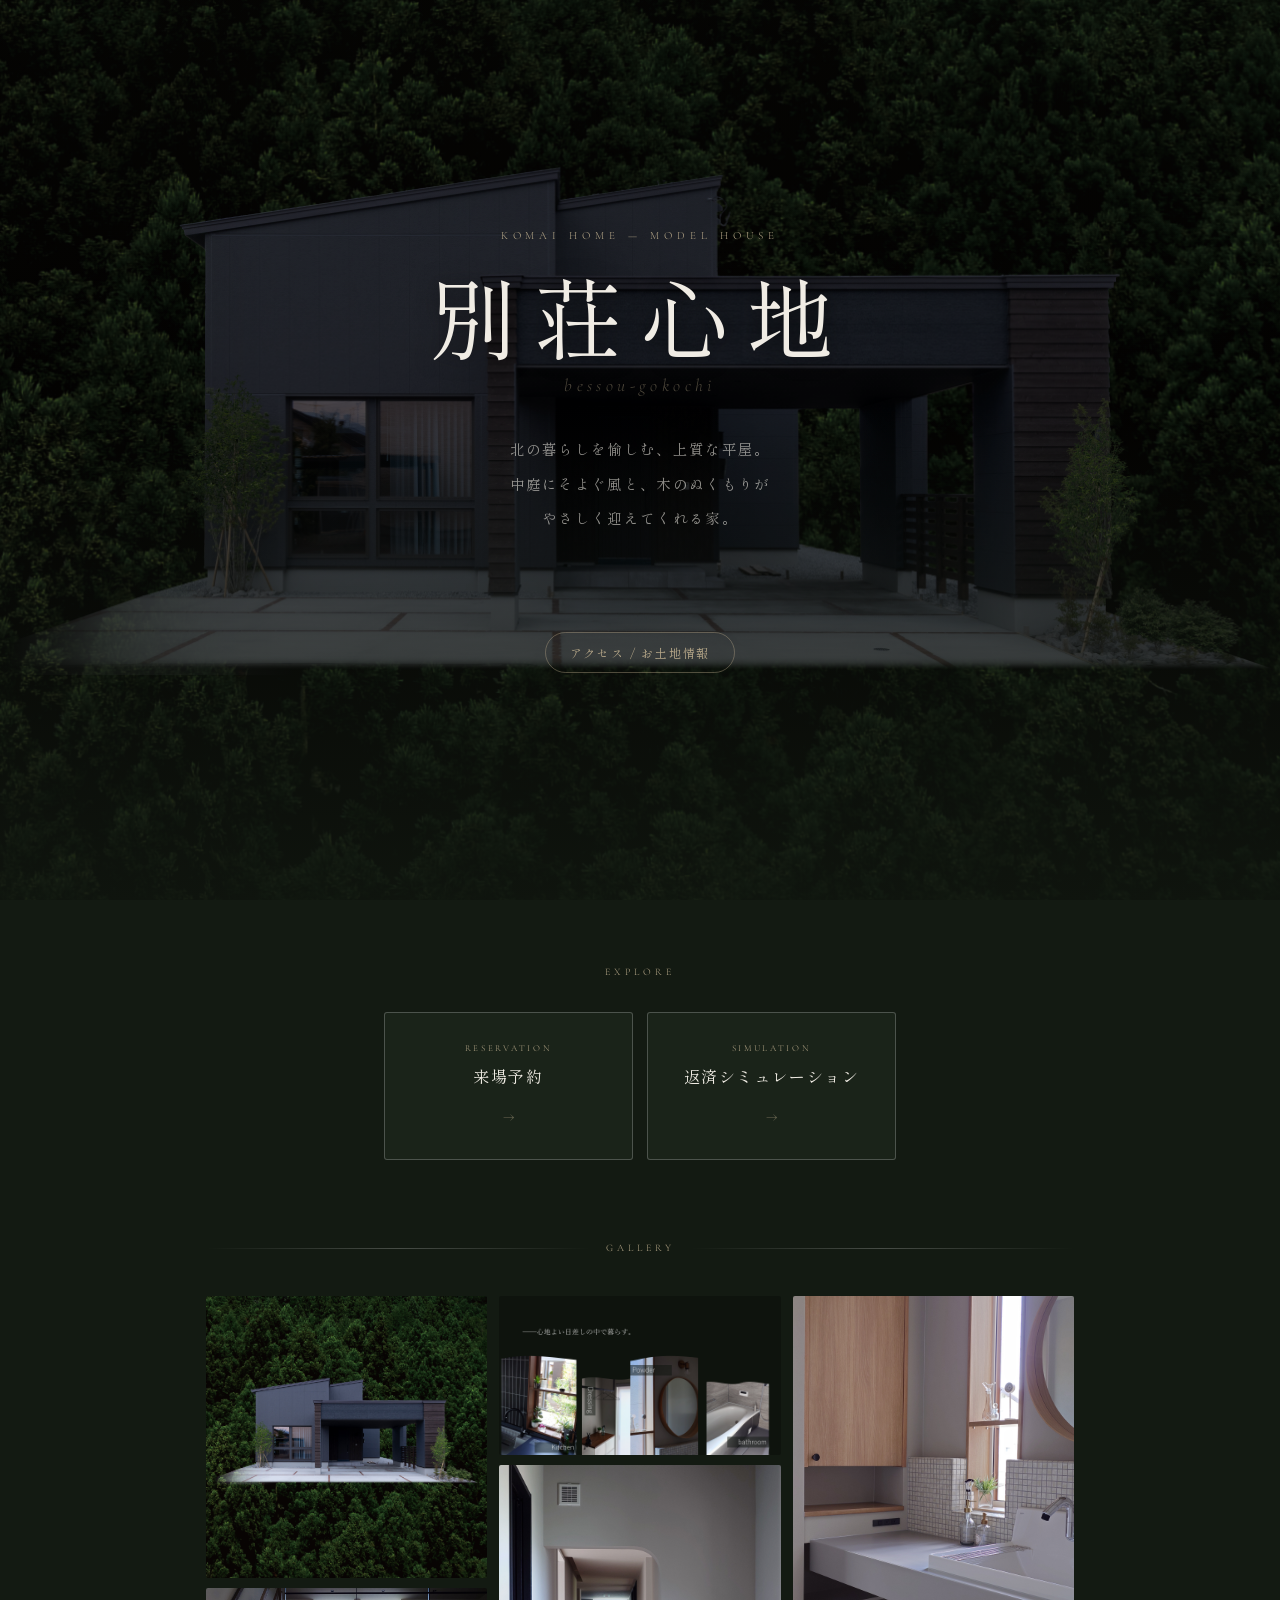
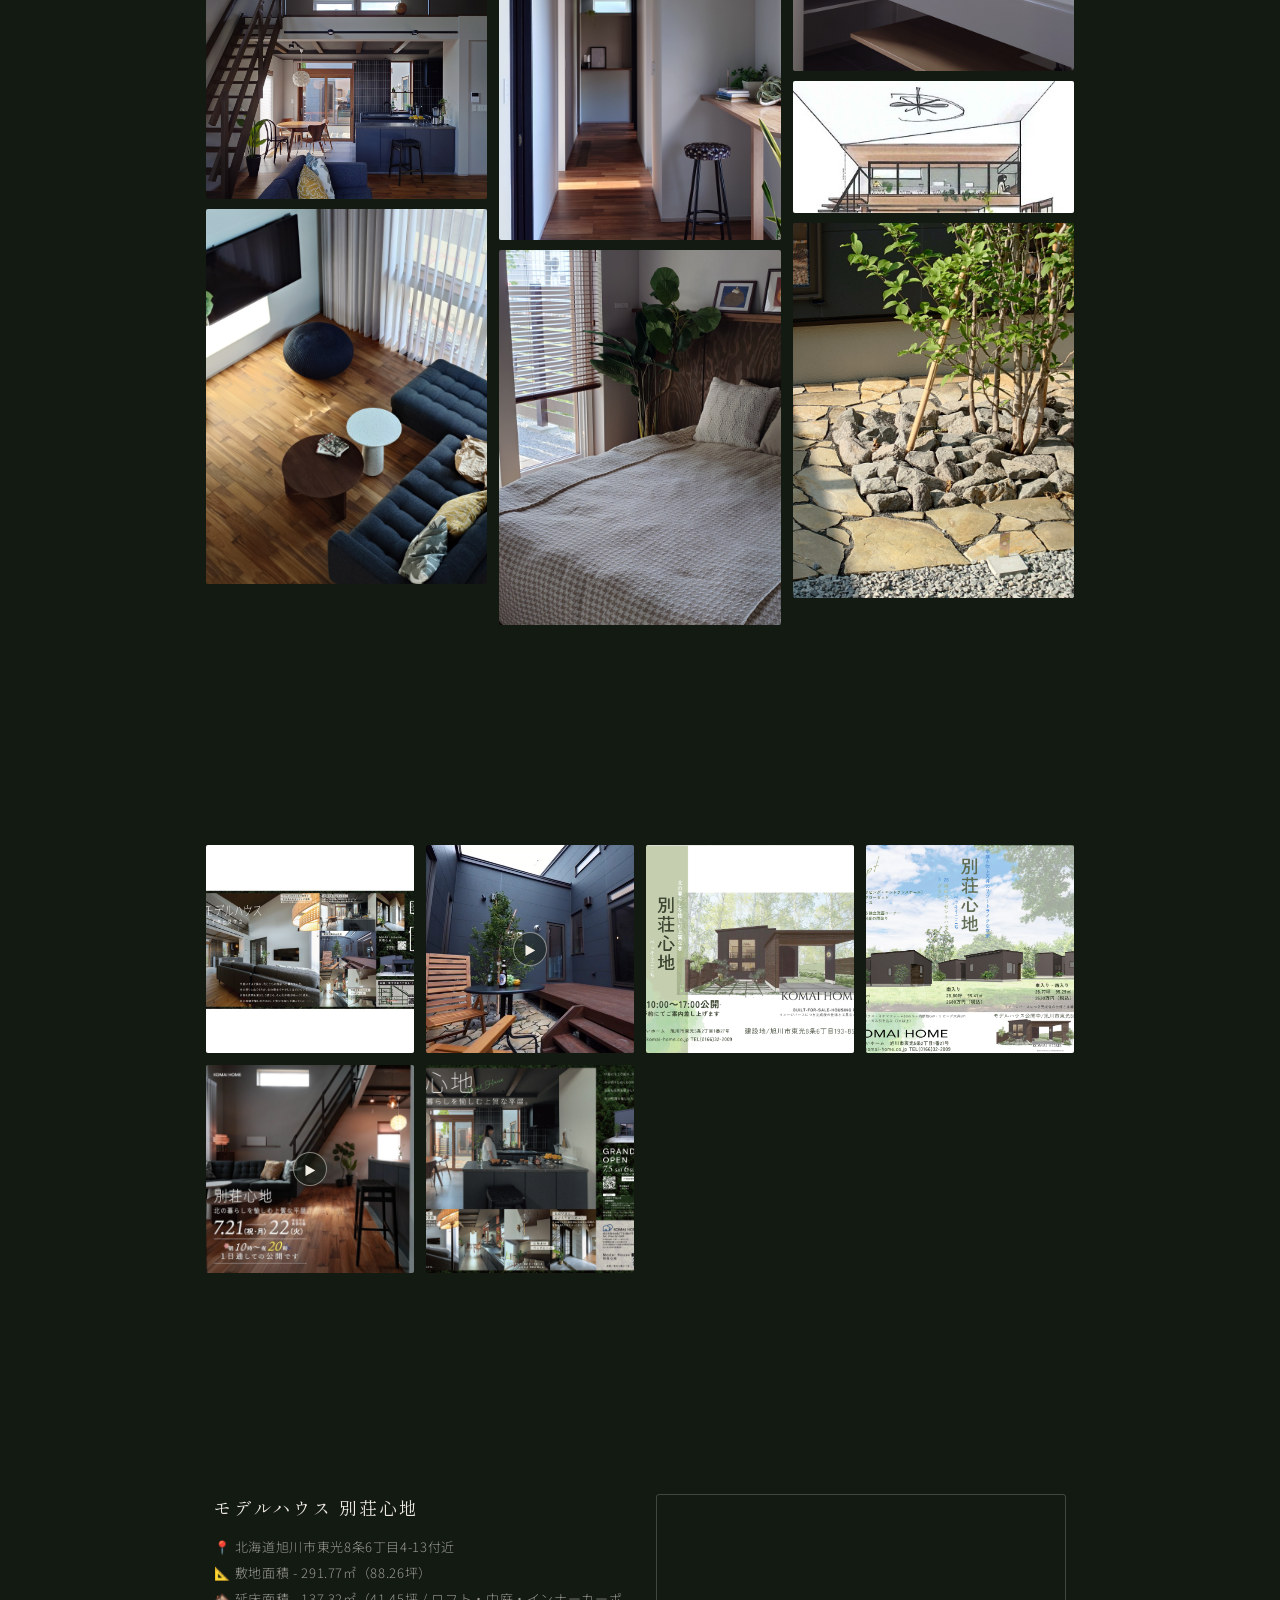
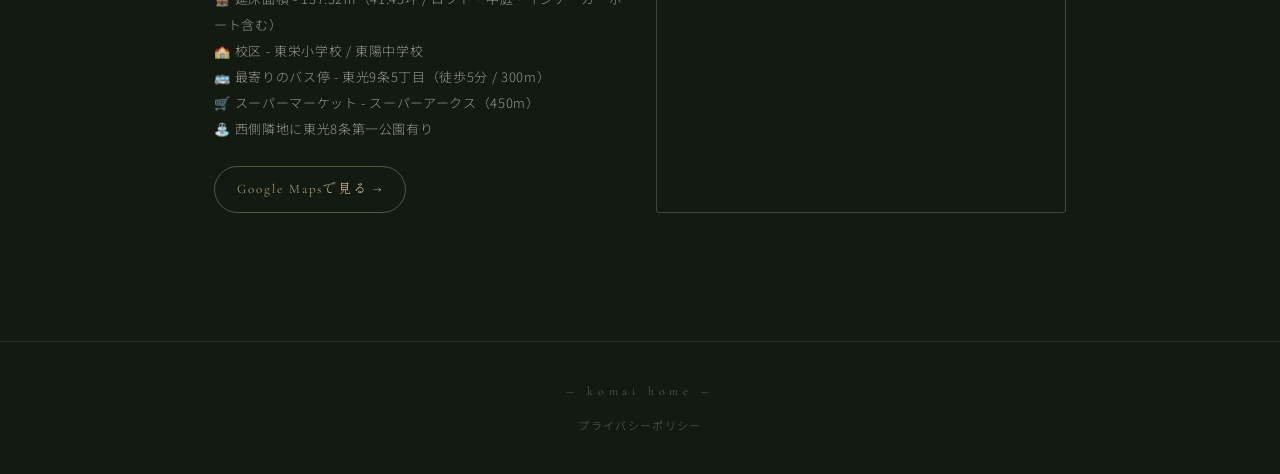
==== index.html @ 25bb6404 "Add files via upload" ====
<!DOCTYPE html>
<html lang="ja">
<head>
<meta charset="UTF-8">
<meta name="viewport" content="width=device-width, initial-scale=1.0">
<title>別荘心地 | KOMAI HOME</title>
<link rel="stylesheet" href="style.css">
</head>
<body>

<!-- HERO -->
<section class="hero">
  <div class="hero-bg" style="background-image:url('images/common/hero-bg.png')"></div>
  <div class="hero-overlay"></div>
  <div class="hero-content">
    <span class="hero-eyebrow">KOMAI HOME — Model House</span>
    <h1 class="hero-title">別荘心地</h1>
    <span class="hero-title-en">bessou-gokochi</span>
    <p class="hero-sub">
      北の暮らしを愉しむ、上質な平屋。<br>
      中庭にそよぐ風と、木のぬくもりが<br>
      やさしく迎えてくれる家。
    </p>
    <a class="hero-access-link" href="#access">アクセス / お土地情報</a>
  </div>
</section>

<!-- LINKS -->
<div class="links-section reveal">
  <span class="links-eyebrow">Explore</span>
  <div class="links-grid">
    <a class="link-card" href="reservation.html">
      <span class="link-card-en">Reservation</span>
      <span class="link-card-ja">来場予約</span>
      <span class="link-card-arrow">→</span>
    </a>
    <a class="link-card" href="simulator.html">
      <span class="link-card-en">Simulation</span>
      <span class="link-card-ja">返済シミュレーション</span>
      <span class="link-card-arrow">→</span>
    </a>
  </div>
</div>

<!-- GALLERY -->
<div class="gallery-section">
  <div class="section-header reveal">
    <div class="section-rule">
      <span class="section-rule-label">Gallery</span>
    </div>
  </div>

  <div class="gallery-grid" id="gallery-grid">
    <!-- 写真のalt属性をラベルとして使用。差し替え時はsrcを変更してください -->
    <div class="gallery-item" onclick="openLightbox(this)">
      <img src="images/assets/gaikan.png" alt="外観">
      <div class="gallery-item-overlay"><span class="gallery-item-label">外観</span></div>
    </div>
    
    <div class="gallery-item" onclick="openLightbox(this)">
      <img src="images/assets/dinning-kitchen.png" alt="ダイニングキッチン">
      <div class="gallery-item-overlay"><span class="gallery-item-label">中庭が見えるキッチン</span></div>
    </div>
    
    <div class="gallery-item" onclick="openLightbox(this)">
      <img src="images/assets/living.png" alt="リビング">
      <div class="gallery-item-overlay"><span class="gallery-item-label">天井高のあるリビング</span></div>
    </div>
    
    <div class="gallery-item" onclick="openLightbox(this)">
      <img src="images/assets/slide.png" alt="水廻り">
      <div class="gallery-item-overlay"><span class="gallery-item-label">暮らしやすさを支える動線</span></div>
    </div>
    
    <div class="gallery-item" onclick="openLightbox(this)">
      <img src="images/assets/entrance.png" alt="玄関ホール～廊下">
      <div class="gallery-item-overlay"><span class="gallery-item-label">ただいまと、おかえりが心地よい</span></div>
    </div>
    
    <div class="gallery-item" onclick="openLightbox(this)">
      <img src="images/assets/bedroom.png" alt="ベッドルーム">
      <div class="gallery-item-overlay"><span class="gallery-item-label">心地よいベッドルーム</span></div>
    </div>
    
    <div class="gallery-item" onclick="openLightbox(this)">
      <img src="images/assets/senmen.png" alt="洗面">
      <div class="gallery-item-overlay"><span class="gallery-item-label">やさしく朝を迎えるための洗面室</span></div>
    </div>
    
    <div class="gallery-item" onclick="openLightbox(this)">
      <img src="images/assets/loft.png" alt="ロフト">
      <div class="gallery-item-overlay"><span class="gallery-item-label">ロフトのおこもり空間</span></div>
    </div>

    <div class="gallery-item" onclick="openLightbox(this)">
      <img src="images/assets/nakaniwa.png" alt="中庭">
      <div class="gallery-item-overlay"><span class="gallery-item-label">中庭</span></div>
    </div>

  </div>
</div>

<!-- ARCHIVE（過去の広告） -->
<div class="archive-section">
  <div class="section-header reveal">
    <div class="section-rule">
      <span class="section-rule-label">Archive</span>
    </div>
    <h2 class="section-title">広告アーカイブ</h2>
  </div>

  <div class="archive-grid" id="archive-grid">
    <!--
      画像の場合：
        data-type="image" data-src="実寸で見せたい画像パス"
      動画の場合：
        data-type="video" data-src="動画ファイルのパス（.mp4等）"
        <div class="archive-play-icon">▶</div>
      ラベルは gallery-item-label と同様に自由に変更可
    -->
    <div class="archive-item" data-type="image" data-src="images/archive/night_and_day2.png" onclick="openArchive(this)">
      <img src="images/archive/night_and_day2.png" alt="">
      <div class="archive-item-overlay"><span class="archive-item-label">別荘心地規格プラン</span></div>
    </div>

    <div class="archive-item" data-type="video" data-src="images/archive/concept_movie.mp4"  onclick="openArchive(this)">
      <img src="images/archive/thumbnail/concept_movie_thumb.png" alt="">
      <div class="archive-play-icon">▶</div>
      <div class="archive-item-overlay"><span class="archive-item-label">別荘心地 ~Concept~</span></div>
    </div>
    <div class="archive-item" data-type="image" data-src="images/archive/koukoku.png" onclick="openArchive(this)">
      <img src="images/archive/koukoku.png" alt="">
      <div class="archive-item-overlay"><span class="archive-item-label">別荘心地規格プラン</span></div>
    </div>
    <div class="archive-item" data-type="image" data-src="images/archive/kikaku_plan.png" onclick="openArchive(this)">
      <img src="images/archive/kikaku_plan.png" alt="">
      <div class="archive-item-overlay"><span class="archive-item-label">別荘心地規格プラン</span></div>
    </div>
    <div class="archive-item" data-type="video" data-src="images/archive/night_and_day.mp4" onclick="openArchive(this)">
      <img src="images/archive/thumbnail/night_and_day_thumbnail.png" alt="">
      <div class="archive-play-icon">▶</div>
      <div class="archive-item-overlay"><span class="archive-item-label">2025.07.Night and Day</span></div>
    </div>
    <div class="archive-item" data-type="image" data-src="images/archive/grand_open.png" onclick="openArchive(this)">
      <img src="images/archive/grand_open.png" alt="">
      <div class="archive-item-overlay"><span class="archive-item-label">2025.07.Grand Open</span></div>
    </div>
  </div>
</div>

<!-- ACCESS -->
<div class="access-section" id="access">
  <div class="section-header reveal">
    <div class="section-rule">
      <span class="section-rule-label">Access</span>
    </div>
    <h2 class="section-title">アクセス</h2>
  </div>

  <div class="access-grid">
    <div class="access-info">
      <p class="access-name">モデルハウス 別荘心地</p>
      <p class="access-address">
        <span class="pin">📍</span>北海道旭川市東光8条6丁目4-13付近<br>
        <span class="pin">📐</span>敷地面積 - 291.77㎡（88.26坪）<br>
        <span class="pin">🏚️</span>延床面積 - 137.32㎡（41.45坪 / ロフト・中庭・インナーカーポート含む）<br>
        <span class="pin">🏫</span>校区 - 東栄小学校 / 東陽中学校<br>
        <span class="pin">🚌</span>最寄りのバス停 - 東光9条5丁目（徒歩5分 / 300m）<br>
        <span class="pin">🛒</span>スーパーマーケット - スーパーアークス（450m）<br>
        <span class="pin">⛲️</span>西側隣地に東光8条第一公園有り
      </p>
      <a class="access-link" href="https://maps.app.goo.gl/RcNQ3mNJ57sRcptt8" target="_blank" rel="noopener">
        Google Mapsで見る →
      </a>
    </div>
    <div class="access-map">
      <iframe
        src="https://www.google.com/maps?q=北海道旭川市東光8条6丁目4-13&output=embed"
        loading="lazy"
        referrerpolicy="no-referrer-when-downgrade"
        allowfullscreen>
      </iframe>
    </div>
  </div>
</div>

<!-- FOOTER -->
<footer>
  <p class="footer-brand">― komai home ―</p>
  <div class="footer-links">
    <a href="#" onclick="openPrivacy();return false;">プライバシーポリシー</a>
  </div>
</footer>

<!-- ライトボックス -->
<div class="lightbox" id="lightbox" onclick="closeLightbox()">
  <button class="lightbox-close" onclick="closeLightbox()">×</button>
  <img id="lightbox-img" src="" alt="">
</div>

<!-- アーカイブ用モーダル（画像・動画） -->
<div class="archive-modal" id="archive-modal" onclick="if(event.target===this)closeArchive()">
  <button class="archive-modal-close" onclick="closeArchive()">×</button>
  <img id="archive-modal-img" src="" alt="">
  <video id="archive-modal-video" controls playsinline></video>
</div>

<!-- TOPへ戻るボタン -->
<button class="back-to-top" id="back-to-top" onclick="scrollToTop()" aria-label="トップへ戻る">↑</button>

<!-- プライバシーモーダル -->
<div class="modal-overlay" id="privacy-modal">
  <div class="modal-box">
    <h3 class="modal-title">プライバシーポリシー</h3>
    <div class="modal-body">
      <p>こまいホーム（以下「当社」）は、お客様の個人情報の保護を重要な責務と認識し、以下の方針に基づいて適切に取り扱います。</p><br>
      <p>株式会社こまいホーム（以下「弊社」）は、お客様の個人情報の保護を重要な責務と認識し、以下の方針に基づき適切な管理・保護に努めます。</p>
      <p><strong>個人情報の利用目的</strong><br>当社はお客様の個人情報を、以下に掲げる事業の遂行に必要な範囲において、契約や取引の履行、および当社が提供する商品、情報、サービス、アフターサービスの提供とこれらに関連する各種手続（融資、許認可取得、登記簿）の支援、取次、ならびに営業活動、及びマーケティング活動等に利用いたします。提携先、業務委託先等の第三者に業務を遂行する為に必要な範囲内での提供することがあります。収集目的の範囲あるいは法令・規範に基づく要請の範囲を越えた利用、提供、預託は行いません。</p><br>
      <p><strong>個人情報の正確性と安全の確保</strong><br>当社は、個人情報を利用目的の達成に必要な範囲で正確かつ最新の内容に保ち、安全管理のために必要かつ適切な措置を講じるように配慮して厳重に管理いたします。また、個人情報の取り扱いを外部に委託する場合は、守秘義務契約を締結するとともに、適切な管理、監督をいたします。</p><br>
      <p><strong>お客様情報の利用範囲</strong><br>当社では、各社の役割と目的達成の為に必要な範囲に限りお客様情報の共同利用を行います。共同利用する情報の項目は次の通りです。氏名、性別、生年月日、住所、電話番号、ＦＡＸ番号、電子メールアドレス等お客様個人に関する情報、ご世帯に関する情報、ご契約に関する情報、設計図面及び建築物に関する情報。</p><br>
      <p><strong>個人情報の開示・訂正・利用停止の申出について</strong><br>当社は、個人情報に関しご本人様からの開示、訂正、利用停止等を求められたときには、法令に基づきその求めに応じます。なお開示をする際には、所定の手数料を申し受けます。個人情報に関し、開示、訂正、利用停止等のご要望については、下記のお問合せ窓口にご連絡下さい。請求者がご本人であることを確認の上必要な手続きについてご連絡致します。なお個人情報に関するその他お問合せについても下記窓口をご利用ください。</p><br>
      <p><strong>法令・規範の導守</strong><br>当社は個人情報に関する法令・規範を導守いたします。</p><br>
      <p><strong>コンプライアンス・プログラムの継続的改善の実施</strong><br>当社は、個人情報を適切に保護する為、個人情報コンプライアンス・プログラム（本方針・｢個人情報保護規定｣及びその他の規定、規則を含む）を策定し、これを当社従業員その他の関係者に周知・徹底させて実施し、適宣見直し、継続的に改善します。</p><br>
      <p>komai home ┃ 0166-32-2009</p>
    </div>
    <button class="modal-close" onclick="closePrivacy()">閉じる</button>
  </div>
</div>

<script>
// ライトボックス（写真差し替え後はimgタグのsrcを参照）
function openLightbox(el){
  const img = el.querySelector('img');
  if(!img) return; // ダミー時はスキップ
  document.getElementById('lightbox-img').src = img.src;
  document.getElementById('lightbox').classList.add('open');
}
function closeLightbox(){
  document.getElementById('lightbox').classList.remove('open');
}

// アーカイブモーダル（画像・動画）
function openArchive(el){
  const type = el.dataset.type;
  const src  = el.dataset.src;
  const imgEl = document.getElementById('archive-modal-img');
  const vidEl = document.getElementById('archive-modal-video');

  if(type === 'video'){
    imgEl.classList.remove('show');
    imgEl.removeAttribute('src');
    vidEl.src = src;
    vidEl.classList.add('show');
    vidEl.play();
  } else {
    vidEl.pause();
    vidEl.removeAttribute('src');
    vidEl.classList.remove('show');
    imgEl.src = src;
    imgEl.classList.add('show');
  }
  document.getElementById('archive-modal').classList.add('open');
}
function closeArchive(){
  document.getElementById('archive-modal').classList.remove('open');
  const vidEl = document.getElementById('archive-modal-video');
  vidEl.pause();
}

// プライバシー
function openPrivacy(){document.getElementById('privacy-modal').classList.add('open')}
function closePrivacy(){document.getElementById('privacy-modal').classList.remove('open')}
document.getElementById('privacy-modal').addEventListener('click',function(e){
  if(e.target===this)closePrivacy();
});

// スクロールリビール
const observer = new IntersectionObserver(entries=>{
  entries.forEach(e=>{if(e.isIntersecting)e.target.classList.add('visible')});
},{threshold:0.1});
document.querySelectorAll('.reveal').forEach(el=>observer.observe(el));

// TOPへ戻るボタン
const backToTopBtn = document.getElementById('back-to-top');
window.addEventListener('scroll', () => {
  if (window.scrollY > window.innerHeight * 0.6) {
    backToTopBtn.classList.add('show');
  } else {
    backToTopBtn.classList.remove('show');
  }
});
function scrollToTop(){
  window.scrollTo({ top: 0, behavior: 'smooth' });
}
</script>
</body>
</html>
---- style.css ----
/* ================================================
   bessou-gokochi.css
   別荘心地サイト 統合スタイルシート
   ================================================
   構成：
     1. 共通スタイル（変数・リセット・hero・footer・
        フォーム部品・ボタン・モーダル 等）
     2. ページ固有スタイル：ポータル   (bessou-gokochi.html)
     3. ページ固有スタイル：シミュレーター (simulator.html)
     4. ページ固有スタイル：来場予約   (reservation.html)
   ================================================ */

/* ================================================
   1. 共通スタイル
   ================================================ */
@import url('https://fonts.googleapis.com/css2?family=Cormorant+Garamond:ital,wght@0,300;0,400;1,300&family=Shippori+Mincho:wght@400;500&family=Noto+Sans+JP:wght@300;400&display=swap');
/* ── CSS変数（全ページ共通） ── */
:root {
  --bg: #131a12;
  --surface: #1a2319;
  --surface2: #212c20;
  --border: rgba(255,255,255,0.08);
  --border-hover: rgba(255,255,255,0.22);
  --accent: #b8a98a;
  --accent-light: rgba(184,169,138,0.12);
  --accent-dim: rgba(184,169,138,0.4);
  --text: #f0ece4;
  --text-muted: rgba(240,236,228,0.60);
  --text-dim: rgba(240,236,228,0.35);
  --green-dark: #1a2218;
  --radius: 3px;
}

/* ── リセット ── */
*,
*::before,
*::after {
  box-sizing: border-box;
  margin: 0;
  padding: 0;
}

html {
  scroll-behavior: smooth;
}

body {
  background: var(--bg);
  color: var(--text);
  font-family: 'Noto Sans JP', sans-serif;
  font-weight: 300;
  line-height: 1.6;
  min-height: 100vh;
  overflow-x: hidden;
}

/* ── アニメーション ── */
@keyframes fadeUp {
  from {
    opacity: 0;
    transform: translateY(20px);
  }

  to {
    opacity: 1;
    transform: translateY(0);
  }
}

@keyframes bgPan {
  from {
    transform: scale(1.05) translateX(0);
  }

  to {
    transform: scale(1.05) translateX(-2%);
  }
}

@keyframes pulse {
  0%,
  100% {
    box-shadow: 0 0 0 0 rgba(184,169,138,0.2);
  }

  50% {
    box-shadow: 0 0 0 14px rgba(184,169,138,0);
  }
}

/* ── スクロールリビール ── */
.reveal {
  opacity: 0;
  transform: translateY(16px);
  transition: opacity 0.7s ease, transform 0.7s ease;
}

.reveal.visible {
  opacity: 1;
  transform: translateY(0);
}

/* ── HERO ── */
.hero {
  position: relative;
  height: 100svh;
  min-height: 620px;
  display: flex;
  flex-direction: column;
  align-items: center;
  justify-content: center;
  overflow: hidden;
}

.hero-bg {
  position: absolute;
  inset: 0;
  filter: brightness(0.38) saturate(0.85);
  transform: scale(1.05);
  animation: bgPan 22s ease-in-out infinite alternate;
  background-size: cover;
  background-position: center;
  background-repeat: no-repeat;
}

.hero-overlay {
  position: absolute;
  inset: 0;
  background: linear-gradient( to bottom, rgba(19,26,18,0.1) 0%, rgba(19,26,18,0) 45%, rgba(19,26,18,0.75) 100% );
}

.hero-content {
  position: relative;
  z-index: 1;
  text-align: center;
  padding: 0 1.5rem;
  opacity: 0;
  animation: fadeUp 1.2s 0.2s ease forwards;
}

.hero-eyebrow {
  font-family: 'Cormorant Garamond', serif;
  font-size: 11px;
  letter-spacing: 0.45em;
  color: var(--accent);
  text-transform: uppercase;
  margin-bottom: 1.4rem;
  display: block;
}

.hero-title {
  font-family: 'Shippori Mincho', serif;
  font-size: clamp(3rem, 10vw, 5.5rem);
  font-weight: 400;
  letter-spacing: 0.2em;
  color: var(--text);
  line-height: 1.1;
  margin-bottom: 0.5rem;
  text-shadow: 0 0 20px rgba(0,0,0,0.5);
}

.hero-title-en {
  font-family: 'Cormorant Garamond', 'Shippori Mincho', serif;
  font-size: clamp(0.85rem, 2.5vw, 1.1rem);
  font-weight: 300;
  font-style: italic;
  letter-spacing: 0.25em;
  color: var(--accent-dim);
  margin-bottom: 2rem;
  display: block;
}

.hero-sub {
  font-family: 'Shippori Mincho', serif;
  font-size: clamp(0.75rem, 2vw, 0.9rem);
  letter-spacing: 0.16em;
  color: var(--text-muted);
  line-height: 2.4;
}

.hero-access-link {
  display: inline-flex;
  align-items: center;
  gap: 6px;
  margin-top: 6rem;
  padding: 10px 24px;
  border: 1px solid var(--accent-dim);
  border-radius: 50px;
  color: var(--accent);
  font-family: 'Shippori Mincho', serif;
  font-size: 12px;
  letter-spacing: 0.15em;
  text-decoration: none;
  transition: background 0.3s, color 0.3s, border-color 0.3s;
}

.hero-access-link:hover {
  background: var(--accent);
  border-color: var(--accent);
  color: var(--bg);
}

/* ── サイトヘッダー（ポータル以外） ── */
.site-header {
  padding: 1.5rem;
  display: flex;
  align-items: center;
  justify-content: space-between;
  border-bottom: 1px solid var(--border);
}

.back-link {
  font-family: 'Cormorant Garamond', 'Shippori Mincho', serif;
  font-size: 12px;
  letter-spacing: 0.2em;
  color: var(--text-muted);
  text-decoration: none;
  transition: color 0.2s;
}

.back-link:hover {
  color: var(--accent);
}

.header-brand {
  font-family: 'Cormorant Garamond', serif;
  font-size: 13px;
  letter-spacing: 0.35em;
  color: var(--text-dim);
}

/* ── セクション共通 ── */
.section-header {
  text-align: center;
  margin-bottom: 2.5rem;
}

.section-rule {
  display: flex;
  align-items: center;
  gap: 1rem;
  margin-bottom: 1.2rem;
}

.section-rule::before,
.section-rule::after {
  content: '';
  flex: 1;
  height: 1px;
  background: linear-gradient(to right, transparent, var(--border-hover), transparent);
}

.section-rule-label {
  font-family: 'Cormorant Garamond', serif;
  font-size: 10px;
  letter-spacing: 0.4em;
  color: var(--accent);
  text-transform: uppercase;
  white-space: nowrap;
}

.section-title {
  font-family: 'Shippori Mincho', serif;
  font-size: 1.3rem;
  font-weight: 400;
  letter-spacing: 0.15em;
  color: var(--text);
}

/* ── 入力フィールド共通 ── */
input[type=text],
input[type=email],
input[type=tel],
input[type=number],
input[type=date],
select,
textarea {
  width: 100%;
  background: var(--surface);
  border: 1px solid var(--border);
  border-radius: var(--radius);
  padding: 13px 16px;
  color: var(--text);
  font-family: 'Noto Sans JP', sans-serif;
  font-size: 14px;
  font-weight: 300;
  outline: none;
  transition: border-color 0.25s, background 0.25s, box-shadow 0.25s;
  -webkit-appearance: none;
  appearance: none;
}

input:focus,
select:focus,
textarea:focus {
  border-color: var(--accent-dim);
  background: var(--surface2);
  box-shadow: 0 0 0 3px var(--accent-light);
}

input::placeholder,
textarea::placeholder {
  color: var(--text-dim);
  font-size: 13px;
}

textarea {
  min-height: 90px;
  resize: vertical;
  line-height: 1.8;
}

select {
  background-image: url("data:image/svg+xml,%3Csvg xmlns='http://www.w3.org/2000/svg' width='10' height='6'%3E%3Cpath d='M0 0l5 6 5-6z' fill='%23b8a98a'/%3E%3C/svg%3E");
  background-repeat: no-repeat;
  background-position: right 14px center;
  padding-right: 36px;
  cursor: pointer;
}

select option {
  background: var(--bg);
  color: var(--text);
}

/* ── number入力の矢印（スピナー）を非表示 ── */
input[type=number]::-webkit-outer-spin-button,
input[type=number]::-webkit-inner-spin-button {
  -webkit-appearance: none;
  margin: 0;
}

input[type=number] {
  -moz-appearance: textfield;
}

/* ── 2カラム行 ── */
.row2 {
  display: grid;
  grid-template-columns: 1fr 1fr;
  gap: 10px;
}

/* ── フィールドラベル（フォーム共通） ── */
.field-label {
  display: flex;
  align-items: center;
  gap: 8px;
  font-size: 10px;
  letter-spacing: 0.18em;
  color: var(--text-muted);
  text-transform: uppercase;
  margin-bottom: 12px;
}

/* ── タグ ── */
.tag-req {
  font-size: 9px;
  padding: 2px 6px;
  border: 1px solid var(--accent-dim);
  color: var(--accent);
  letter-spacing: 0.1em;
  border-radius: 2px;
}

.tag-opt {
  font-size: 9px;
  padding: 2px 6px;
  border: 1px solid var(--border-hover);
  color: var(--text-dim);
  letter-spacing: 0.1em;
  border-radius: 2px;
}

.tag-or {
  font-size: 9px;
  padding: 2px 6px;
  border: 1px solid var(--border-hover);
  color: var(--text-dim);
  letter-spacing: 0.1em;
  border-radius: 2px;
}

/* ── ボタン：ゴースト（アクセント色） ── */
.btn-ghost {
  width: 100%;
  padding: 15px;
  background: transparent;
  border: 1px solid var(--accent-dim);
  color: var(--accent);
  font-family: 'Cormorant Garamond', 'Shippori Mincho', serif;
  font-size: 1rem;
  letter-spacing: 0.3em;
  cursor: pointer;
  border-radius: var(--radius);
  position: relative;
  overflow: hidden;
  transition: color 0.3s;
}

.btn-ghost::before {
  content: '';
  position: absolute;
  inset: 0;
  background: var(--accent);
  transform: translateX(-101%);
  transition: transform 0.3s ease;
  z-index: 0;
}

.btn-ghost:hover::before {
  transform: translateX(0);
}

.btn-ghost:hover {
  color: var(--bg);
}

.btn-ghost span {
  position: relative;
  z-index: 1;
}

/* ── ボタン：ソリッド ── */
.btn-solid {
  width: 100%;
  padding: 16px;
  background: var(--accent);
  border: 1px solid var(--accent);
  color: var(--bg);
  font-family: 'Cormorant Garamond', 'Shippori Mincho', serif;
  font-size: 1rem;
  letter-spacing: 0.3em;
  cursor: pointer;
  border-radius: var(--radius);
  transition: all 0.3s;
}

.btn-solid:hover {
  background: transparent;
  color: var(--accent);
}

.btn-solid:disabled {
  opacity: 0.4;
  cursor: not-allowed;
}

/* ── ボタン：ミュート（戻る等の副次アクション） ── */
.btn-muted {
  padding: 16px;
  background: transparent;
  border: 1px solid var(--border-hover);
  color: var(--text-muted);
  font-family: 'Noto Sans JP', sans-serif;
  font-size: 13px;
  font-weight: 300;
  cursor: pointer;
  border-radius: var(--radius);
  transition: all 0.2s;
}

.btn-muted:hover {
  border-color: var(--text-muted);
  color: var(--text);
}

/* ── エラー ── */
.err {
  font-size: 11px;
  color: #c47a7a;
  margin-top: 6px;
  display: none;
  letter-spacing: 0.05em;
}

.err.show {
  display: block;
}

/* ── 完了画面 ── */
.done-mark {
  width: 56px;
  height: 56px;
  border-radius: 50%;
  border: 1px solid var(--accent);
  display: flex;
  align-items: center;
  justify-content: center;
  margin: 0 auto 1.5rem;
  font-size: 22px;
  color: var(--accent);
  animation: pulse 2.5s ease infinite;
}

.done-title {
  font-family: 'Shippori Mincho', serif;
  font-size: 1.4rem;
  font-weight: 400;
  letter-spacing: 0.12em;
  margin-bottom: 1rem;
}

.done-text {
  font-size: 13px;
  color: var(--text-muted);
  line-height: 2.4;
  letter-spacing: 0.06em;
}

/* ── フッター ── */
footer {
  border-top: 1px solid var(--border);
  padding: 2.5rem 1.5rem;
  text-align: center;
  margin-top: 4rem;
}

.footer-brand {
  font-family: 'Cormorant Garamond', serif;
  font-size: 12px;
  letter-spacing: 0.4em;
  color: var(--text-dim);
  margin-bottom: 1rem;
}

.footer-links {
  display: flex;
  justify-content: center;
  gap: 2rem;
}

.footer-links a {
  font-size: 11px;
  letter-spacing: 0.12em;
  color: var(--text-dim);
  text-decoration: none;
  transition: color 0.2s;
}

.footer-links a:hover {
  color: var(--accent);
}

/* ── プライバシーモーダル ── */
.modal-overlay {
  position: fixed;
  inset: 0;
  background: rgba(13,18,12,0.88);
  z-index: 1000;
  display: none;
  align-items: center;
  justify-content: center;
  padding: 1.5rem;
}

.modal-overlay.open {
  display: flex;
}

.modal-box {
  background: var(--surface);
  border: 1px solid var(--border-hover);
  border-radius: 4px;
  padding: 2rem;
  max-width: 480px;
  width: 100%;
  max-height: 70vh;
  overflow-y: auto;
}

.modal-title {
  font-family: 'Shippori Mincho', serif;
  font-size: 1rem;
  letter-spacing: 0.15em;
  color: var(--text);
  margin-bottom: 1.5rem;
}

.modal-body {
  font-size: 12px;
  color: var(--text-muted);
  line-height: 2;
  letter-spacing: 0.05em;
}

.modal-close {
  margin-top: 1.5rem;
  width: 100%;
  padding: 12px;
  background: transparent;
  border: 1px solid var(--border-hover);
  color: var(--text-muted);
  font-size: 12px;
  letter-spacing: 0.2em;
  cursor: pointer;
  border-radius: 2px;
  transition: all 0.2s;
}

.modal-close:hover {
  border-color: var(--accent-dim);
  color: var(--accent);
}

/* ── レスポンシブ ── */
@media (max-width: 400px) {
  .row2 {
    grid-template-columns: 1fr;
  }
}

/* ================================================
   2. ページ固有スタイル：ポータル（bessou-gokochi.html）
   ================================================ */

/* ── EXPLORE リンク ── */
.links-section {
  padding: 4rem 1.5rem 2rem;
  max-width: 560px;
  margin: 0 auto;
  text-align: center;
}

.links-eyebrow {
  font-family: 'Cormorant Garamond', serif;
  font-size: 10px;
  letter-spacing: 0.4em;
  color: var(--accent);
  text-transform: uppercase;
  margin-bottom: 2rem;
  display: block;
}

.links-grid {
  display: grid;
  grid-template-columns: 1fr 1fr;
  gap: 14px;
}

.link-card {
  display: block;
  padding: 1.8rem 1rem;
  border: 1px solid var(--border-hover);
  border-radius: var(--radius);
  text-decoration: none;
  position: relative;
  overflow: hidden;
  transition: border-color 0.3s;
  background: var(--surface);
}

.link-card::before {
  content: '';
  position: absolute;
  inset: 0;
  background: var(--accent-light);
  opacity: 0;
  transition: opacity 0.3s;
}

.link-card:hover {
  border-color: var(--accent-dim);
}

.link-card:hover::before {
  opacity: 1;
}

.link-card-en {
  font-family: 'Cormorant Garamond', serif;
  font-size: 9px;
  letter-spacing: 0.3em;
  color: var(--accent);
  text-transform: uppercase;
  display: block;
  margin-bottom: 8px;
  position: relative;
  z-index: 1;
}

.link-card-ja {
  font-family: 'Shippori Mincho', serif;
  font-size: 1rem;
  font-weight: 400;
  letter-spacing: 0.1em;
  color: var(--text);
  display: block;
  position: relative;
  z-index: 1;
}

.link-card-arrow {
  display: block;
  font-family: 'Cormorant Garamond', serif;
  font-size: 18px;
  color: var(--accent-dim);
  margin-top: 12px;
  position: relative;
  z-index: 1;
  transition: transform 0.3s, color 0.3s;
}

.link-card:hover .link-card-arrow {
  transform: translateX(4px);
  color: var(--accent);
}

/* ── ギャラリー ── */
.gallery-section {
  padding: 3rem 1rem 4rem;
  max-width: 900px;
  margin: 0 auto;
}

/* Pinterest風グリッド */
.gallery-grid {
  columns: 2;
  column-gap: 10px;
}

@media (min-width: 600px) {
  .gallery-grid {
    columns: 3;
    column-gap: 12px;
  }
}

.gallery-item {
  break-inside: avoid;
  margin-bottom: 10px;
  overflow: hidden;
  border-radius: 2px;
  position: relative;
  cursor: pointer;
}

.gallery-item img {
  width: 100%;
  display: block;
  transition: transform 0.5s ease;
  background: var(--surface2);
}

.gallery-item:hover img {
  transform: scale(1.04);
}

.gallery-item-overlay {
  position: absolute;
  inset: 0;
  background: linear-gradient(to top, rgba(19,26,18,0.7) 0%, transparent 50%);
  opacity: 0;
  transition: opacity 0.3s;
  display: flex;
  align-items: flex-end;
  padding: 12px;
}

.gallery-item:hover .gallery-item-overlay {
  opacity: 1;
}

.gallery-item-label {
  font-family: 'Shippori Mincho', serif;
  font-size: 11px;
  letter-spacing: 0.1em;
  color: var(--text);
}

/* ダミー画像用プレースホルダー（写真差し替え後は削除可） */
.img-placeholder {
  width: 100%;
  background: var(--surface2);
  display: flex;
  align-items: center;
  justify-content: center;
  color: var(--text-dim);
  font-size: 11px;
  letter-spacing: 0.1em;
}

/* ── ライトボックス ── */
.lightbox {
  position: fixed;
  inset: 0;
  background: rgba(13,18,12,0.92);
  z-index: 1000;
  display: none;
  align-items: center;
  justify-content: center;
  padding: 1.5rem;
}

.lightbox.open {
  display: flex;
}

.lightbox img {
  max-width: 90vw;
  max-height: 85vh;
  object-fit: contain;
  border-radius: 2px;
}

.lightbox-close {
  position: absolute;
  top: 1.5rem;
  right: 1.5rem;
  color: var(--text-muted);
  font-size: 28px;
  cursor: pointer;
  background: none;
  border: none;
  transition: color 0.2s;
  line-height: 1;
}

.lightbox-close:hover {
  color: var(--accent);
}

/* ── アーカイブ（過去の広告）── */
.archive-section {
  padding: 3rem 1rem 4rem;
  max-width: 900px;
  margin: 0 auto;
}

.archive-grid {
  display: grid;
  grid-template-columns: repeat(3, 1fr);
  gap: 10px;
}

@media (min-width: 600px) {
  .archive-grid {
    grid-template-columns: repeat(4, 1fr);
    gap: 12px;
  }
}

.archive-item {
  position: relative;
  aspect-ratio: 1 / 1;
  overflow: hidden;
  border-radius: 2px;
  cursor: pointer;
  background: var(--surface2);
}

.archive-item img {
  width: 100%;
  height: 100%;
  display: block;
  object-fit: cover;
  transition: transform 0.5s ease;
}

.archive-item:hover img {
  transform: scale(1.06);
}

.archive-play-icon {
  position: absolute;
  top: 50%;
  left: 50%;
  transform: translate(-50%, -50%);
  width: 34px;
  height: 34px;
  border-radius: 50%;
  background: rgba(19,26,18,0.55);
  border: 1px solid rgba(240,236,228,0.5);
  display: flex;
  align-items: center;
  justify-content: center;
  color: var(--text);
  font-size: 12px;
  pointer-events: none;
  transition: border-color 0.3s, background 0.3s;
}

.archive-item:hover .archive-play-icon {
  border-color: var(--accent);
  background: rgba(19,26,18,0.75);
}

.archive-item-overlay {
  position: absolute;
  inset: 0;
  background: linear-gradient(to top, rgba(19,26,18,0.75) 0%, transparent 55%);
  opacity: 0;
  transition: opacity 0.3s;
  display: flex;
  align-items: flex-end;
  padding: 8px;
}

.archive-item:hover .archive-item-overlay {
  opacity: 1;
}

.archive-item-label {
  font-family: 'Shippori Mincho', serif;
  font-size: 10px;
  letter-spacing: 0.08em;
  color: var(--text);
  line-height: 1.4;
}

/* アーカイブ用モーダル（画像・動画どちらもそのままのサイズで展開） */
.archive-modal {
  position: fixed;
  inset: 0;
  background: rgba(13,18,12,0.92);
  z-index: 1000;
  display: none;
  align-items: center;
  justify-content: center;
  padding: 1.5rem;
}

.archive-modal.open {
  display: flex;
}

.archive-modal img,
.archive-modal video {
  max-width: 90vw;
  max-height: 85vh;
  object-fit: contain;
  border-radius: 2px;
  display: none;
}

.archive-modal img.show,
.archive-modal video.show {
  display: block;
}

.archive-modal-close {
  position: absolute;
  top: 1.5rem;
  right: 1.5rem;
  color: var(--text-muted);
  font-size: 28px;
  cursor: pointer;
  background: none;
  border: none;
  transition: color 0.2s;
  line-height: 1;
}

.archive-modal-close:hover {
  color: var(--accent);
}

/* ── アクセス情報 ── */
.access-section {
  padding: 3rem 1.5rem 4rem;
  max-width: 900px;
  margin: 0 auto;
}

.access-grid {
  display: grid;
  grid-template-columns: 1fr;
  gap: 1.5rem;
}

@media (min-width: 700px) {
  .access-grid {
    grid-template-columns: 1fr 1fr;
    gap: 2rem;
    align-items: stretch;
  }
}

.access-info {
  display: flex;
  flex-direction: column;
  justify-content: flex-start;
}

.access-name {
  font-family: 'Shippori Mincho', serif;
  font-size: 1.1rem;
  font-weight: 400;
  letter-spacing: 0.1em;
  color: var(--text);
  margin-bottom: 0.75rem;
}

.access-address {
  font-size: 13px;
  color: var(--text-muted);
  line-height: 2;
  letter-spacing: 0.05em;
  margin-bottom: 1.5rem;
}

.access-address .pin {
  color: var(--accent);
  margin-right: 4px;
}

.access-link {
  display: inline-flex;
  align-items: center;
  gap: 8px;
  align-self: flex-start;
  padding: 12px 22px;
  border: 1px solid var(--accent-dim);
  border-radius: 50px;
  color: var(--accent);
  font-family: 'Cormorant Garamond', 'Shippori Mincho', serif;
  font-size: 13px;
  letter-spacing: 0.15em;
  text-decoration: none;
  transition: background 0.3s, color 0.3s;
}

.access-link:hover {
  background: var(--accent);
  color: var(--bg);
}

.access-map {
  width: 100%;
  min-height: 260px;
  border-radius: var(--radius);
  overflow: hidden;
  border: 1px solid var(--border-hover);
  filter: grayscale(0.3) brightness(0.9);
}

.access-map iframe {
  width: 100%;
  height: 100%;
  min-height: 260px;
  border: 0;
  display: block;
}

/* ── TOPへ戻るボタン ── */
.back-to-top {
  position: fixed;
  right: 1.25rem;
  bottom: 1.25rem;
  width: 44px;
  height: 44px;
  border-radius: 50%;
  background: var(--surface);
  border: 1px solid var(--border-hover);
  color: var(--accent);
  font-size: 16px;
  line-height: 1;
  cursor: pointer;
  display: flex;
  align-items: center;
  justify-content: center;
  opacity: 0;
  visibility: hidden;
  transform: translateY(10px);
  transition: opacity 0.3s, transform 0.3s, visibility 0.3s, border-color 0.3s, background 0.3s;
  z-index: 500;
}

.back-to-top.show {
  opacity: 1;
  visibility: visible;
  transform: translateY(0);
}

.back-to-top:hover {
  border-color: var(--accent);
  background: var(--accent-light);
}

/* ================================================
   3. ページ固有スタイル：返済シミュレーション（simulator.html）
   ================================================
   金額・金利の仕込み値は各HTML側の :root で定義
   （--price, --rate。画面には表示されません） */

/* ── MAIN ── */
.main {
  max-width: 520px;
  margin: 0 auto;
  padding: 3rem 1.5rem 5rem;
}

.page-header {
  text-align: center;
  margin-bottom: 3rem;
  opacity: 0;
  animation: fadeUp 0.8s 0.1s ease forwards;
}

.page-eyebrow {
  font-family: 'Cormorant Garamond', serif;
  font-size: 10px;
  letter-spacing: 0.4em;
  color: var(--accent);
  text-transform: uppercase;
  display: block;
  margin-bottom: 1rem;
}

.page-title {
  font-family: 'Shippori Mincho', serif;
  font-size: 1.5rem;
  font-weight: 400;
  letter-spacing: 0.15em;
  color: var(--text);
  margin-bottom: 0.5rem;
}

.page-sub {
  font-size: 12px;
  color: var(--text-muted);
  letter-spacing: 0.06em;
  line-height: 1.8;
  margin-top: 1rem;
}

/* ── 物件情報バナー ── */
.property-banner {
  background: var(--surface);
  border: 1px solid var(--border-hover);
  border-radius: var(--radius);
  padding: 1.2rem 1.4rem;
  margin-bottom: 2.5rem;
  display: flex;
  align-items: center;
  justify-content: center;
  opacity: 0;
  animation: fadeUp 0.8s 0.2s ease forwards;
}

.property-name {
  font-family: 'Shippori Mincho', serif;
  font-size: 0.95rem;
  letter-spacing: 0.12em;
  color: var(--text);
  text-align: center;
}

.property-name span {
  display: block;
  font-family: 'Cormorant Garamond', serif;
  font-size: 10px;
  letter-spacing: 0.2em;
  color: var(--accent);
  margin-bottom: 3px;
}

.property-price {
  text-align: right;
}

.property-price .num {
  font-family: 'Cormorant Garamond', serif;
  font-size: 1.6rem;
  font-weight: 300;
  color: var(--accent);
  letter-spacing: 0.02em;
}

.property-price .unit {
  font-size: 11px;
  color: var(--text-dim);
  margin-left: 2px;
}

/* ── 入力エリア ── */
.input-section {
  opacity: 0;
  animation: fadeUp 0.8s 0.3s ease forwards;
}

.field {
  margin-bottom: 1.5rem;
}

.field-label .note {
  font-size: 10px;
  letter-spacing: 0.05em;
  color: var(--text-dim);
  margin-left: 8px;
  text-transform: none;
}

.input-row {
  display: flex;
  align-items: center;
  gap: 10px;
}

.input-row input {
  flex: 1;
}

.input-unit {
  font-size: 13px;
  color: var(--text-muted);
  white-space: nowrap;
  min-width: 28px;
}

.range-wrap {
  margin-top: 10px;
}

input[type=range] {
  width: 100%;
  -webkit-appearance: none;
  appearance: none;
  height: 2px;
  background: linear-gradient(to right, var(--accent-dim) 0%, var(--border-hover) 0%);
  border-radius: 2px;
  outline: none;
  cursor: pointer;
}

input[type=range]::-webkit-slider-thumb {
  -webkit-appearance: none;
  width: 18px;
  height: 18px;
  border-radius: 50%;
  background: var(--accent);
  border: none;
  cursor: pointer;
  transition: transform 0.15s;
}

input[type=range]::-webkit-slider-thumb:hover {
  transform: scale(1.2);
}

.range-labels {
  display: flex;
  justify-content: space-between;
  font-size: 10px;
  color: var(--text-dim);
  margin-top: 5px;
  letter-spacing: 0.05em;
}

/* ── 結果エリア ── */
.result-section {
  margin-top: 2.5rem;
  display: none;
  animation: fadeUp 0.6s ease;
}

.result-section.show {
  display: block;
}

.result-card {
  background: var(--surface);
  border: 1px solid var(--border-hover);
  border-radius: var(--radius);
  padding: 2rem 1.5rem;
  margin-bottom: 1.5rem;
}

.result-main {
  text-align: center;
  padding-bottom: 1.5rem;
  border-bottom: 1px solid var(--border);
  margin-bottom: 1.5rem;
}

.result-main-label {
  font-size: 10px;
  letter-spacing: 0.2em;
  color: var(--accent);
  text-transform: uppercase;
  display: block;
  margin-bottom: 0.75rem;
}

.result-main-num {
  font-family: 'Cormorant Garamond', serif;
  font-size: clamp(2.4rem, 8vw, 3.5rem);
  font-weight: 300;
  color: var(--text);
  letter-spacing: 0.02em;
  line-height: 1;
}

.result-main-unit {
  font-size: 14px;
  color: var(--text-muted);
  margin-left: 4px;
}

.result-main-sub {
  font-size: 11px;
  color: var(--text-dim);
  margin-top: 6px;
  letter-spacing: 0.05em;
}

.result-breakdown {
  display: grid;
  grid-template-columns: 1fr 1fr 1fr;
  gap: 12px;
}

.result-item {
  background: var(--surface2);
  border-radius: 2px;
  padding: 12px 14px;
}

.result-item-label {
  font-size: 10px;
  letter-spacing: 0.1em;
  color: var(--text-dim);
  display: block;
  margin-bottom: 5px;
}

.result-item-val {
  font-family: 'Cormorant Garamond', 'Shippori Mincho', serif;
  font-size: 1.2rem;
  color: var(--text);
  letter-spacing: 0.02em;
}

.result-item-val .small {
  font-size: 11px;
  color: var(--text-muted);
  margin-left: 2px;
}

.result-note {
  font-size: 11px;
  color: var(--text-dim);
  line-height: 1.9;
  letter-spacing: 0.05em;
  margin-top: 0.75rem;
}

.retry-hint {
  text-align: center;
  font-family: 'Shippori Mincho', serif;
  font-size: 12px;
  letter-spacing: 0.08em;
  color: var(--accent-dim);
  margin: 1.5rem 0;
}

/* ── 問い合わせフォーム ── */
.inquiry-section {
  margin-top: 2rem;
  border-top: 1px solid var(--border);
  padding-top: 2rem;
}

.inquiry-title {
  font-family: 'Shippori Mincho', serif;
  font-size: 1.1rem;
  font-weight: 400;
  letter-spacing: 0.12em;
  color: var(--text);
  margin-bottom: 0.4rem;
}

.inquiry-sub {
  font-size: 12px;
  color: var(--text-muted);
  letter-spacing: 0.05em;
  line-height: 1.8;
  margin-bottom: 1.5rem;
}

.inq-field {
  margin-bottom: 1rem;
}

.inq-label {
  display: flex;
  align-items: center;
  gap: 8px;
  font-size: 10px;
  letter-spacing: 0.15em;
  color: var(--text-muted);
  text-transform: uppercase;
  margin-bottom: 8px;
}

/* シミュレーション結果サマリー（送信前確認用） */
.sim-summary {
  background: var(--surface2);
  border-radius: 2px;
  padding: 12px 14px;
  margin-bottom: 1.2rem;
  font-size: 12px;
  color: var(--text-muted);
  line-height: 2;
  letter-spacing: 0.05em;
  border-left: 2px solid var(--accent-dim);
}

.sim-summary strong {
  color: var(--accent);
}

/* ── 送信完了 ── */
.done-section {
  display: none;
  text-align: center;
  padding: 3rem 0;
  animation: fadeUp 0.7s ease;
}

.done-section.show {
  display: block;
}

/* ================================================
   4. ページ固有スタイル：来場予約（reservation.html）
   ================================================ */

/* ── INTRO ── */
.intro {
  padding: 5rem 1.5rem;
  text-align: center;
  max-width: 520px;
  margin: 0 auto;
  opacity: 0;
  transition: opacity 0.8s ease, transform 0.8s ease;
  transform: translateY(20px);
}

.intro.visible {
  opacity: 1;
  transform: translateY(0);
}

.intro-line {
  width: 1px;
  height: 48px;
  background: linear-gradient(to bottom, transparent, var(--accent-dim), transparent);
  margin: 0 auto 2.5rem;
}

.intro p {
  font-family: 'Shippori Mincho', serif;
  font-size: clamp(0.8rem, 2.2vw, 0.95rem);
  letter-spacing: 0.12em;
  color: var(--text-muted);
  line-height: 2.6;
}

/* ── FORM SECTION ── */
.form-section {
  max-width: 560px;
  margin: 0 auto;
  padding: 3rem 1.5rem 2rem;
}

.form-header {
  text-align: center;
  margin-bottom: 3rem;
  opacity: 0;
  transition: opacity 0.7s ease, transform 0.7s ease;
  transform: translateY(16px);
}

.form-header.visible {
  opacity: 1;
  transform: translateY(0);
}

.form-header-rule {
  display: flex;
  align-items: center;
  gap: 1rem;
  margin-bottom: 1.5rem;
}

.form-header-rule::before,
.form-header-rule::after {
  content: '';
  flex: 1;
  height: 1px;
  background: linear-gradient(to right, transparent, var(--border-hover), transparent);
}

.form-header-label {
  font-family: 'Cormorant Garamond', serif;
  font-size: 11px;
  letter-spacing: 0.4em;
  color: var(--accent);
  text-transform: uppercase;
  white-space: nowrap;
}

.form-title {
  font-family: 'Shippori Mincho', serif;
  font-size: 1.5rem;
  font-weight: 400;
  letter-spacing: 0.15em;
  color: var(--text);
}

/* ── FIELDS ── */
.field-group {
  margin-bottom: 2rem;
  opacity: 0;
  transition: opacity 0.6s ease, transform 0.6s ease;
  transform: translateY(12px);
}

.field-group.visible {
  opacity: 1;
  transform: translateY(0);
}

.sub-note {
  font-size: 11px;
  color: var(--text-dim);
  margin-top: 7px;
  letter-spacing: 0.05em;
  line-height: 1.7;
}

/* ── DATE PICKER CUSTOM ── */
.date-grid {
  display: grid;
  grid-template-columns: repeat(7, 1fr);
  gap: 5px;
  margin-top: 4px;
}

.cal-wrap {
  background: var(--surface);
  border: 1px solid var(--border);
  border-radius: var(--radius);
  padding: 16px;
}

.cal-header {
  display: flex;
  align-items: center;
  justify-content: space-between;
  margin-bottom: 12px;
}

.cal-month {
  font-family: 'Cormorant Garamond', 'Shippori Mincho', serif;
  font-size: 1rem;
  letter-spacing: 0.1em;
  color: var(--text);
}

.cal-nav {
  background: transparent;
  border: none;
  color: var(--accent);
  font-size: 16px;
  cursor: pointer;
  padding: 4px 8px;
  transition: opacity 0.2s;
}

.cal-nav:hover {
  opacity: 0.7;
}

.cal-dow {
  text-align: center;
  font-size: 9px;
  letter-spacing: 0.1em;
  color: var(--text-dim);
  padding-bottom: 6px;
}

.cal-dow.sun {
  color: #c47a7a;
}

.cal-dow.sat {
  color: #7a9fc4;
}

.cal-day {
  aspect-ratio: 1;
  display: flex;
  align-items: center;
  justify-content: center;
  font-size: 12px;
  color: var(--text-muted);
  border: 1px solid transparent;
  border-radius: 2px;
  cursor: pointer;
  transition: all 0.15s;
  background: transparent;
}

.cal-day:hover:not(.disabled):not(.empty) {
  border-color: var(--accent-dim);
  color: var(--accent);
}

.cal-day.selected {
  background: var(--accent);
  color: var(--bg);
  border-color: var(--accent);
  font-weight: 500;
}

.cal-day.disabled {
  color: var(--text-dim);
  cursor: not-allowed;
  opacity: 0.35;
}

.cal-day.today {
  border-color: var(--border-hover);
}

.cal-day.empty {
  cursor: default;
}

.cal-day.sun-day {
  color: #c47a7a;
}

.cal-day.sat-day {
  color: #7a9fc4;
}

.cal-day.sun-day.disabled,
.cal-day.sat-day.disabled {
  opacity: 0.2;
}

.selected-date-display {
  margin-top: 10px;
  font-size: 12px;
  color: var(--accent);
  letter-spacing: 0.1em;
  min-height: 18px;
  text-align: right;
}

/* ── SUBMIT ── */
.submit-wrap {
  margin-top: 2.5rem;
  opacity: 0;
  transition: opacity 0.6s ease;
}

.submit-wrap.visible {
  opacity: 1;
}

/* ── CONFIRM PAGE ── */
.confirm-wrap {
  display: none;
  max-width: 560px;
  margin: 0 auto;
  padding: 3rem 1.5rem 4rem;
  animation: fadeUp 0.6s ease;
}

.confirm-wrap.active {
  display: block;
}

.confirm-header {
  text-align: center;
  margin-bottom: 3rem;
}

.confirm-title {
  font-family: 'Shippori Mincho', serif;
  font-size: 1.4rem;
  font-weight: 400;
  letter-spacing: 0.15em;
  color: var(--text);
  margin-bottom: 0.5rem;
}

.confirm-sub {
  font-size: 12px;
  color: var(--text-muted);
  letter-spacing: 0.08em;
  line-height: 1.8;
}

.confirm-table {
  width: 100%;
  border-collapse: collapse;
  margin-bottom: 2rem;
}

.confirm-table tr {
  border-bottom: 1px solid var(--border);
}

.confirm-table tr:first-child {
  border-top: 1px solid var(--border);
}

.confirm-table td {
  padding: 14px 6px;
  font-size: 13px;
  line-height: 1.7;
}

.confirm-table td:first-child {
  color: var(--text-dim);
  font-size: 10px;
  letter-spacing: 0.12em;
  text-transform: uppercase;
  width: 35%;
  vertical-align: top;
  padding-top: 16px;
}

.confirm-table td:last-child {
  color: var(--text);
}

.confirm-btn-row {
  display: grid;
  grid-template-columns: 1fr 2fr;
  gap: 10px;
}

/* ── DONE ── */
.done-wrap {
  display: none;
  text-align: center;
  padding: 5rem 1.5rem;
  max-width: 500px;
  margin: 0 auto;
  animation: fadeUp 0.8s ease;
}

.done-wrap.active {
  display: block;
}

/* ── DIVIDER ── */
.field-divider {
  border: none;
  border-top: 1px solid var(--border);
  margin: 2rem 0;
}

@media (max-width: 400px) {
  .date-grid {
    gap: 3px;
  }

  .cal-day {
    font-size: 11px;
  }
}
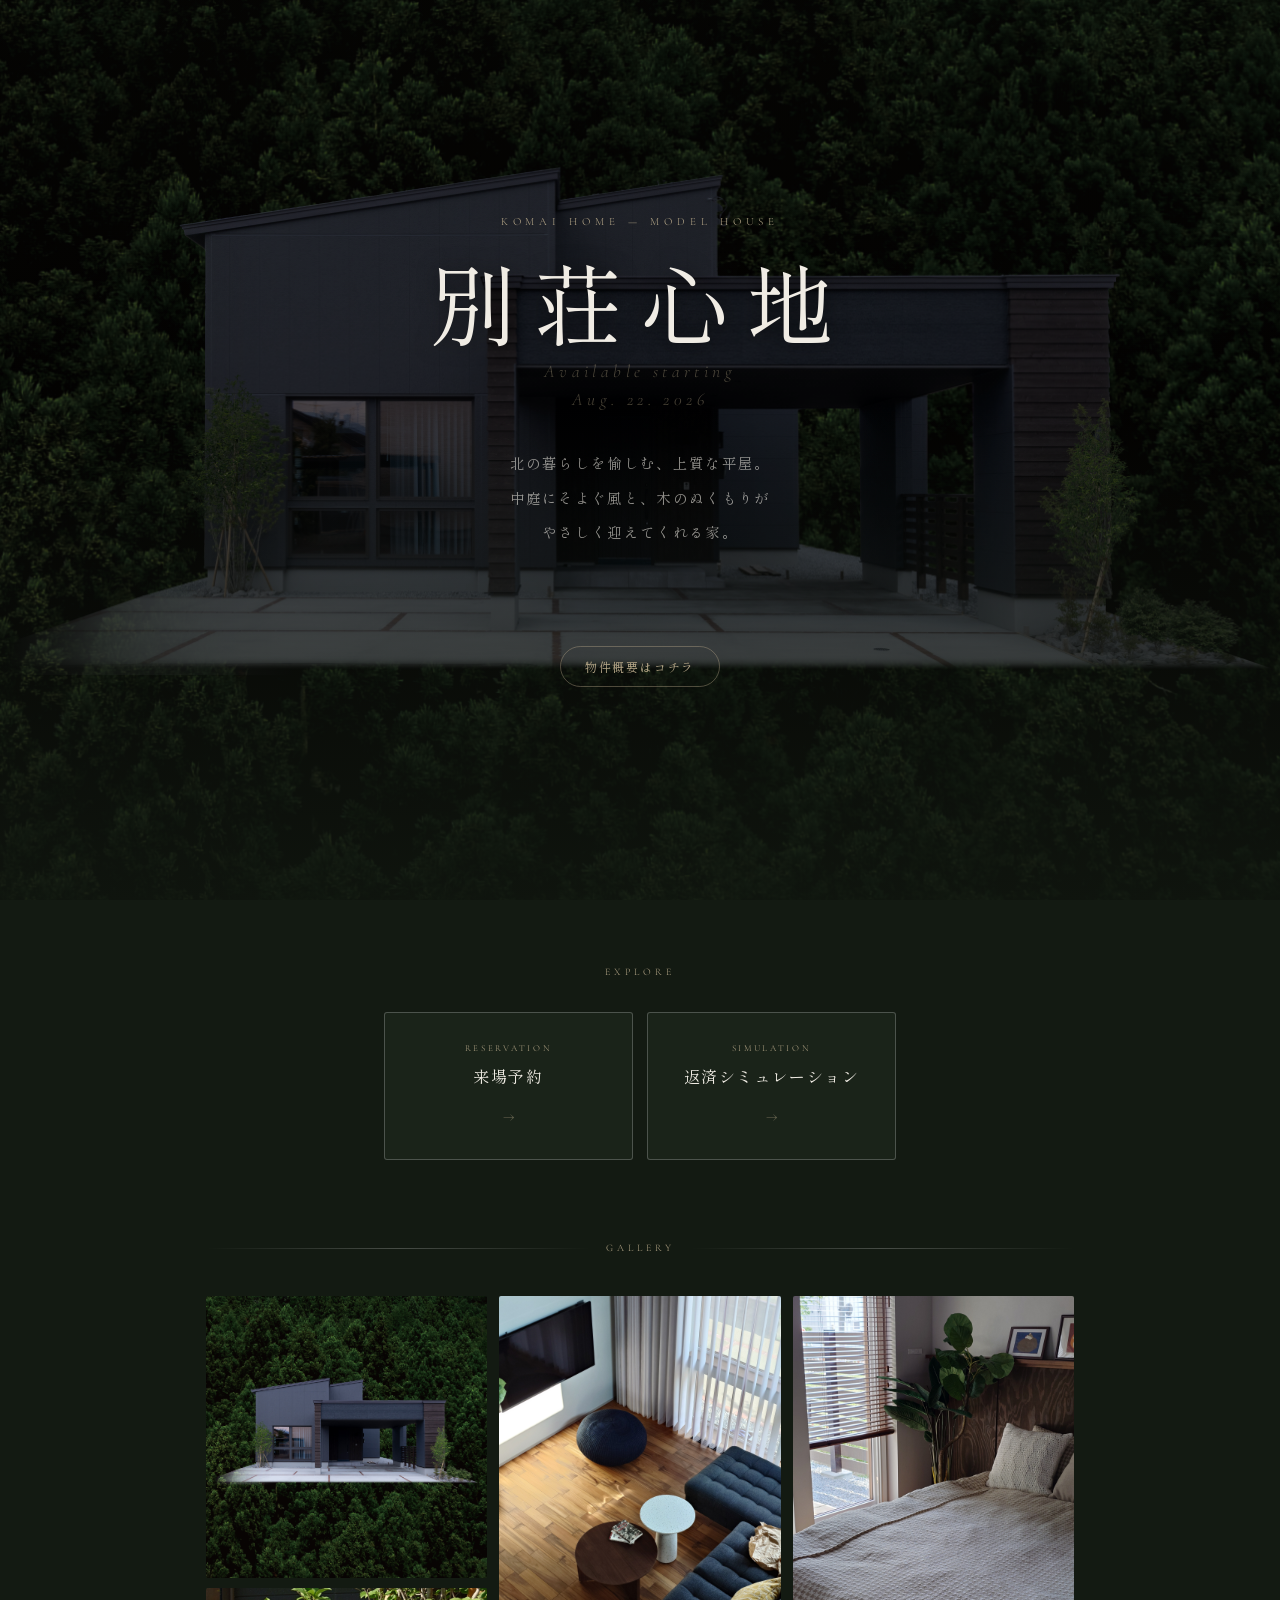
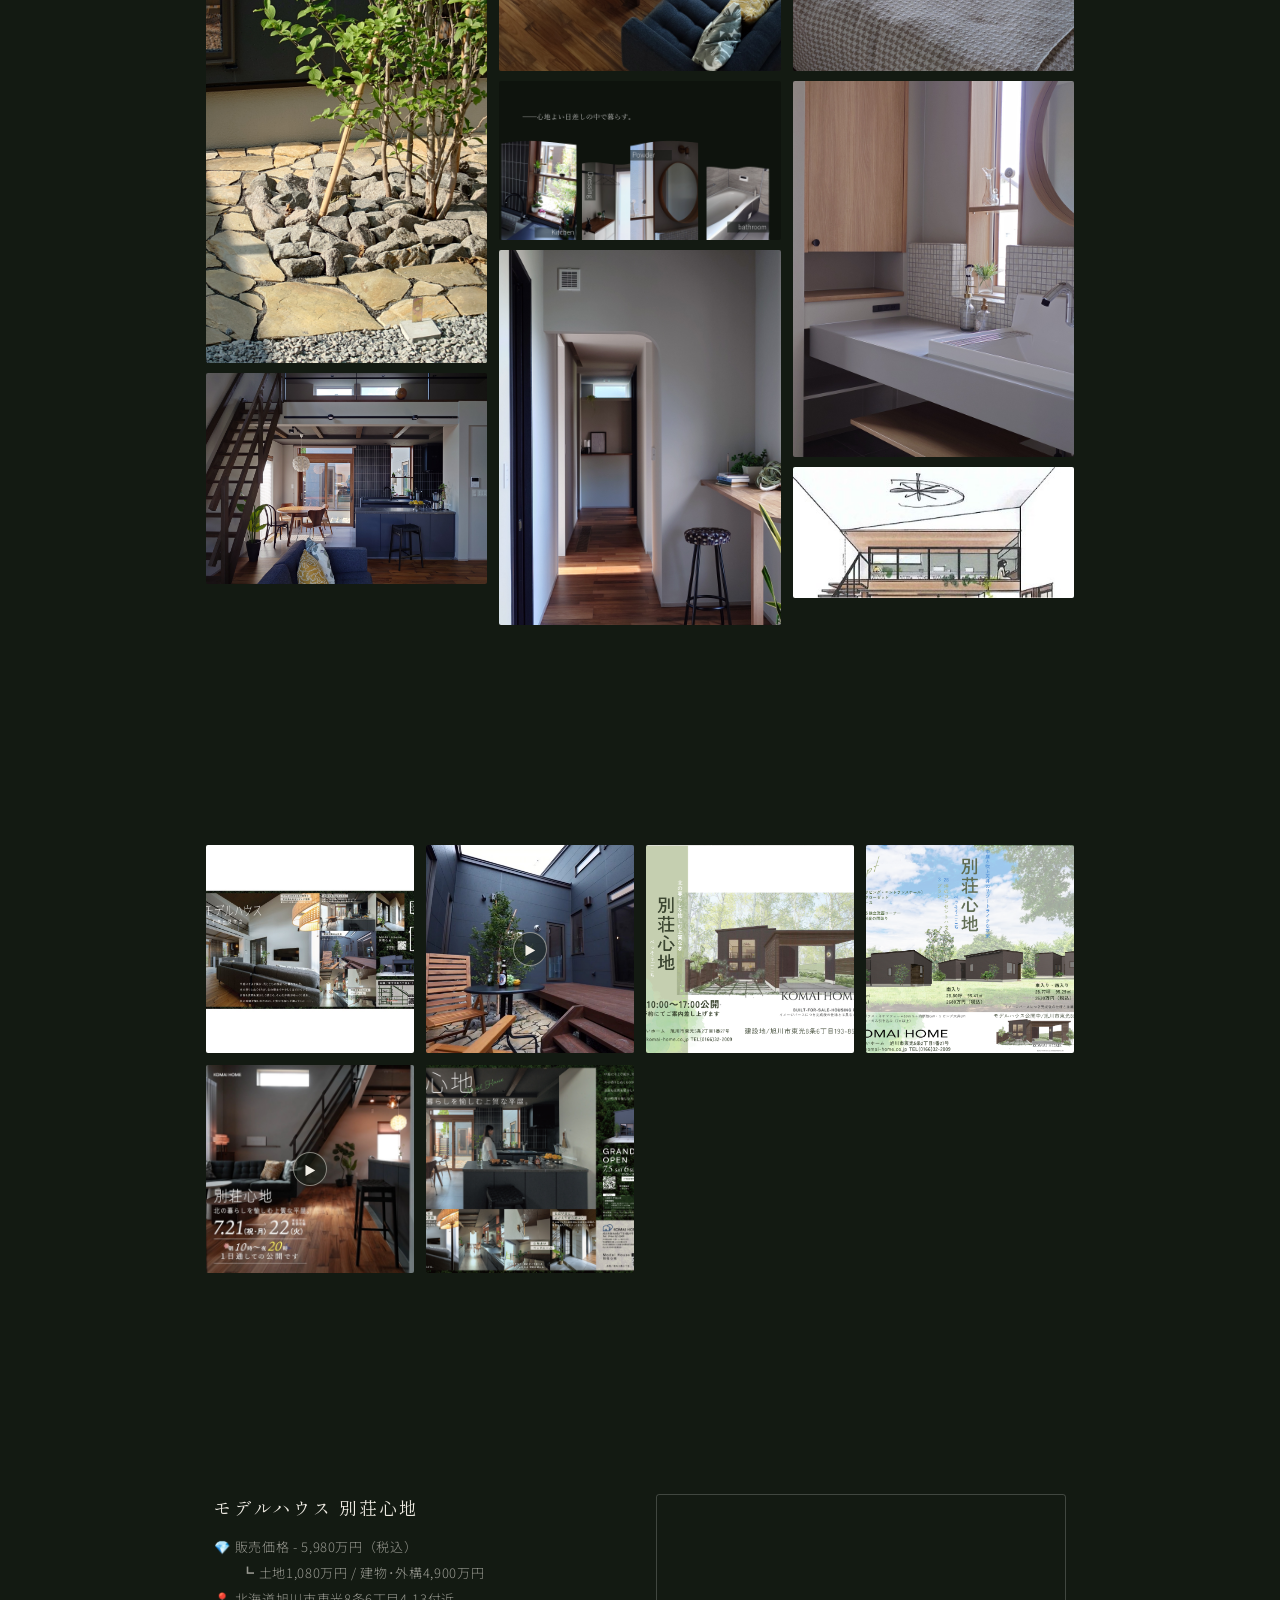
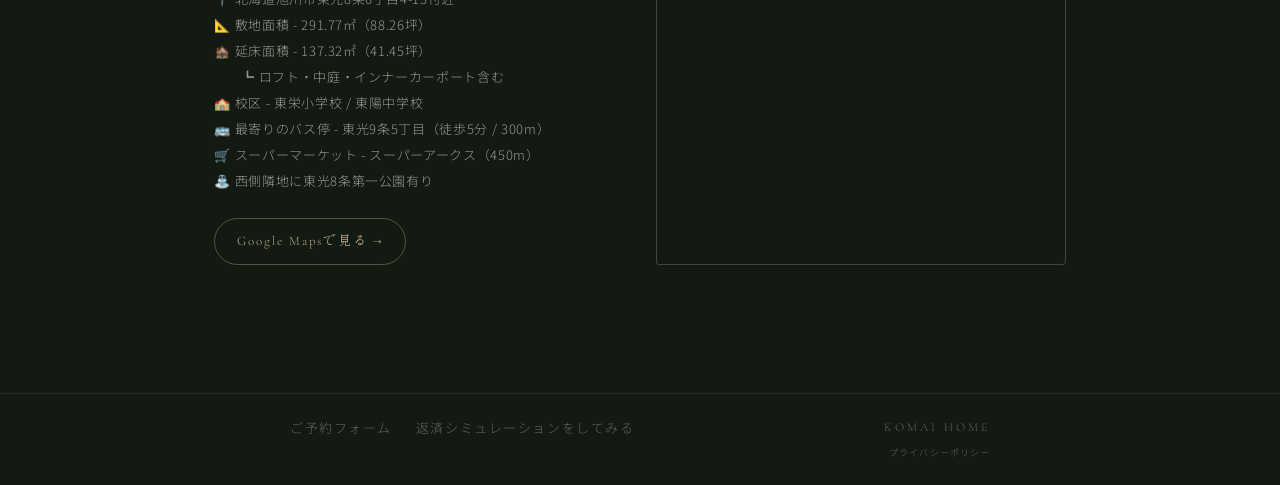
==== commit bf82dd05: "Add files via upload" ====
--- a/index.html
+++ b/index.html
@@ -4,6 +4,27 @@
 <meta charset="UTF-8">
 <meta name="viewport" content="width=device-width, initial-scale=1.0">
 <title>別荘心地 | KOMAI HOME</title>
+<meta name="description" content="北の暮らしを愉しむ、上質な平屋。KOMAI HOMEのモデルハウス「別荘心地」。ギャラリー・来場予約・返済シミュレーションはこちらから。">
+
+<!-- OGP -->
+<meta property="og:type" content="website">
+<meta property="og:site_name" content="別荘心地 | KOMAI HOME">
+<meta property="og:title" content="別荘心地 | KOMAI HOME">
+<meta property="og:description" content="北の暮らしを愉しむ、上質な平屋。KOMAI HOMEのモデルハウス「別荘心地」。ギャラリー・来場予約・返済シミュレーションはこちらから。">
+<meta property="og:image" content="images/common/ogp.png">
+<meta property="og:url" content="https://eigyou3.github.io/model_north_villa/index.html">
+<meta property="og:locale" content="ja_JP">
+
+<!-- Twitter Card -->
+<meta name="twitter:card" content="summary_large_image">
+<meta name="twitter:title" content="別荘心地 | KOMAI HOME">
+<meta name="twitter:description" content="北の暮らしを愉しむ、上質な平屋。KOMAI HOMEのモデルハウス「別荘心地」。ギャラリー・来場予約・返済シミュレーションはこちらから。">
+<meta name="twitter:image" content="images/common/ogp.png">
+<link rel="icon" type="image/x-icon" href="favicon.ico">
+<link rel="icon" type="image/png" sizes="16x16" href="favicon-16.png">
+<link rel="icon" type="image/png" sizes="32x32" href="favicon-32.png">
+<link rel="apple-touch-icon" sizes="180x180" href="apple-touch-icon.png">
+<link rel="icon" type="image/png" sizes="512x512" href="icon-512.png">
 <link rel="stylesheet" href="style.css">
 </head>
 <body>
@@ -15,13 +36,13 @@
   <div class="hero-content">
     <span class="hero-eyebrow">KOMAI HOME — Model House</span>
     <h1 class="hero-title">別荘心地</h1>
-    <span class="hero-title-en">bessou-gokochi</span>
+    <span class="hero-title-en">Available starting<br>Aug. 22. 2026</span>
     <p class="hero-sub">
       北の暮らしを愉しむ、上質な平屋。<br>
       中庭にそよぐ風と、木のぬくもりが<br>
       やさしく迎えてくれる家。
     </p>
-    <a class="hero-access-link" href="#access">アクセス / お土地情報</a>
+    <a class="hero-access-link" href="#access">物件概要はコチラ</a>
   </div>
 </section>
 
@@ -56,45 +77,37 @@
       <img src="images/assets/gaikan.png" alt="外観">
       <div class="gallery-item-overlay"><span class="gallery-item-label">外観</span></div>
     </div>
-    
+    <div class="gallery-item" onclick="openLightbox(this)">
+      <img src="images/assets/nakaniwa.png" alt="中庭">
+      <div class="gallery-item-overlay"><span class="gallery-item-label">中庭</span></div>
+    </div>
     <div class="gallery-item" onclick="openLightbox(this)">
       <img src="images/assets/dinning-kitchen.png" alt="ダイニングキッチン">
       <div class="gallery-item-overlay"><span class="gallery-item-label">中庭が見えるキッチン</span></div>
     </div>
-    
     <div class="gallery-item" onclick="openLightbox(this)">
       <img src="images/assets/living.png" alt="リビング">
       <div class="gallery-item-overlay"><span class="gallery-item-label">天井高のあるリビング</span></div>
     </div>
-    
-    <div class="gallery-item" onclick="openLightbox(this)">
+        <div class="gallery-item" onclick="openLightbox(this)">
       <img src="images/assets/slide.png" alt="水廻り">
       <div class="gallery-item-overlay"><span class="gallery-item-label">暮らしやすさを支える動線</span></div>
     </div>
-    
     <div class="gallery-item" onclick="openLightbox(this)">
       <img src="images/assets/entrance.png" alt="玄関ホール～廊下">
       <div class="gallery-item-overlay"><span class="gallery-item-label">ただいまと、おかえりが心地よい</span></div>
     </div>
-    
     <div class="gallery-item" onclick="openLightbox(this)">
       <img src="images/assets/bedroom.png" alt="ベッドルーム">
       <div class="gallery-item-overlay"><span class="gallery-item-label">心地よいベッドルーム</span></div>
     </div>
-    
     <div class="gallery-item" onclick="openLightbox(this)">
       <img src="images/assets/senmen.png" alt="洗面">
       <div class="gallery-item-overlay"><span class="gallery-item-label">やさしく朝を迎えるための洗面室</span></div>
     </div>
-    
     <div class="gallery-item" onclick="openLightbox(this)">
       <img src="images/assets/loft.png" alt="ロフト">
       <div class="gallery-item-overlay"><span class="gallery-item-label">ロフトのおこもり空間</span></div>
-    </div>
-
-    <div class="gallery-item" onclick="openLightbox(this)">
-      <img src="images/assets/nakaniwa.png" alt="中庭">
-      <div class="gallery-item-overlay"><span class="gallery-item-label">中庭</span></div>
     </div>
 
   </div>
@@ -152,18 +165,19 @@
 <div class="access-section" id="access">
   <div class="section-header reveal">
     <div class="section-rule">
-      <span class="section-rule-label">Access</span>
-    </div>
-    <h2 class="section-title">アクセス</h2>
+      <span class="section-rule-label">Overview</span>
+    </div>
+    <h2 class="section-title">物件概要</h2>
   </div>
 
   <div class="access-grid">
     <div class="access-info">
       <p class="access-name">モデルハウス 別荘心地</p>
       <p class="access-address">
+        <span class="pin">💎</span>販売価格 - 5,980万円（税込）<br>　　┗ 土地1,080万円 / 建物･外構4,900万円<br>
         <span class="pin">📍</span>北海道旭川市東光8条6丁目4-13付近<br>
         <span class="pin">📐</span>敷地面積 - 291.77㎡（88.26坪）<br>
-        <span class="pin">🏚️</span>延床面積 - 137.32㎡（41.45坪 / ロフト・中庭・インナーカーポート含む）<br>
+        <span class="pin">🏚️</span>延床面積 - 137.32㎡（41.45坪）<br>　　┗ ロフト・中庭・インナーカーポート含む<br>
         <span class="pin">🏫</span>校区 - 東栄小学校 / 東陽中学校<br>
         <span class="pin">🚌</span>最寄りのバス停 - 東光9条5丁目（徒歩5分 / 300m）<br>
         <span class="pin">🛒</span>スーパーマーケット - スーパーアークス（450m）<br>
@@ -186,9 +200,15 @@
 
 <!-- FOOTER -->
 <footer>
-  <p class="footer-brand">― komai home ―</p>
-  <div class="footer-links">
-    <a href="#" onclick="openPrivacy();return false;">プライバシーポリシー</a>
+  <div class="footer-nav">
+    <div class="footer-nav-left">
+      <a href="reservation.html" class="footer-link-large">ご予約フォーム</a>
+      <a href="simulator.html" class="footer-link-large">返済シミュレーションをしてみる</a>
+    </div>
+    <div class="footer-nav-right">
+      <a href="https://komai-home.co.jp" target="_blank" rel="noopener">KOMAI HOME</a>
+      <a href="#" onclick="openPrivacy();return false;">プライバシーポリシー</a>
+    </div>
   </div>
 </footer>
 
--- a/style.css
+++ b/style.css
@@ -511,36 +511,56 @@
 /* ── フッター ── */
 footer {
   border-top: 1px solid var(--border);
-  padding: 2.5rem 1.5rem;
-  text-align: center;
+  padding: 1.5rem 0.5rem;
   margin-top: 4rem;
 }
 
-.footer-brand {
-  font-family: 'Cormorant Garamond', serif;
-  font-size: 12px;
-  letter-spacing: 0.4em;
-  color: var(--text-dim);
-  margin-bottom: 1rem;
-}
-
-.footer-links {
-  display: flex;
-  justify-content: center;
-  gap: 2rem;
-}
-
-.footer-links a {
-  font-size: 11px;
+.footer-nav {
+  max-width: 700px;
+  margin: 0 auto;
+  display: flex;
+  justify-content: space-between;
+  align-items: flex-start;
+  flex-wrap: wrap;
+  gap: 1.5rem;
+}
+
+.footer-nav-left {
+  display: flex;
+  align-items: center;
+  gap: 1.5rem;
+  flex-wrap: wrap;
+}
+
+.footer-nav-right {
+  display: flex;
+  flex-direction: column;
+  align-items: flex-end;
+  gap: 0.6rem;
+}
+
+.footer-nav a {
+  font-size: 9px;
   letter-spacing: 0.12em;
   color: var(--text-dim);
   text-decoration: none;
   transition: color 0.2s;
 }
 
-.footer-links a:hover {
-  color: var(--accent);
-}
+.footer-nav a.footer-link-large {
+  font-size: 13px;
+}
+
+.footer-nav a:hover {
+  color: var(--accent);
+}
+
+.footer-nav-right a:first-child {
+  font-family: 'Cormorant Garamond', serif;
+  font-size: 12px;
+  letter-spacing: 0.25em;
+}
+
 
 /* ── プライバシーモーダル ── */
 .modal-overlay {
@@ -1378,6 +1398,28 @@
   margin-bottom: 1.5rem;
 }
 
+.reservation-note {
+  background: var(--surface2);
+  border-left: 2px solid var(--accent-dim);
+  border-radius: 0 2px 2px 0;
+  padding: 12px 14px;
+  margin-bottom: 1.5rem;
+  font-size: 12px;
+  color: var(--text-muted);
+  line-height: 1.9;
+  letter-spacing: 0.03em;
+}
+
+.reservation-note a {
+  color: var(--accent);
+  text-decoration: underline;
+  text-underline-offset: 3px;
+}
+
+.reservation-note a:hover {
+  color: var(--text);
+}
+
 .inq-field {
   margin-bottom: 1rem;
 }
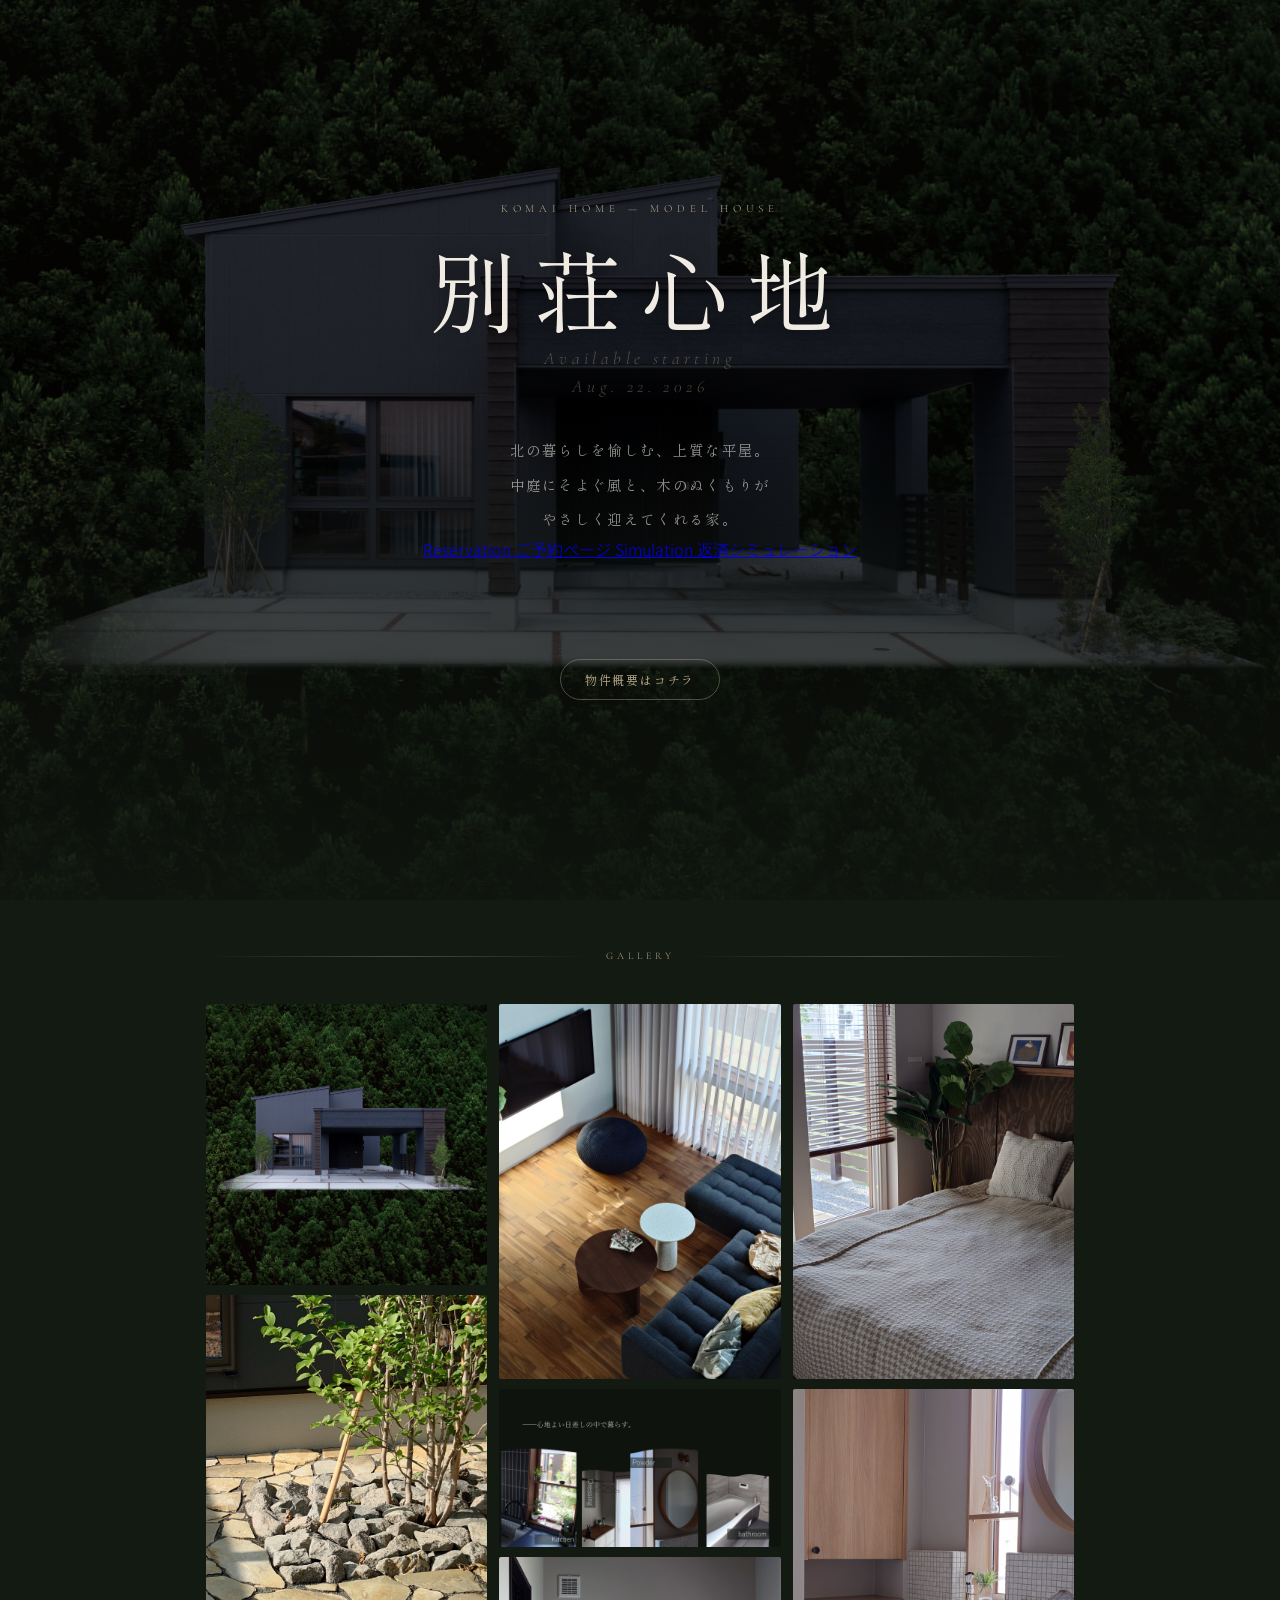
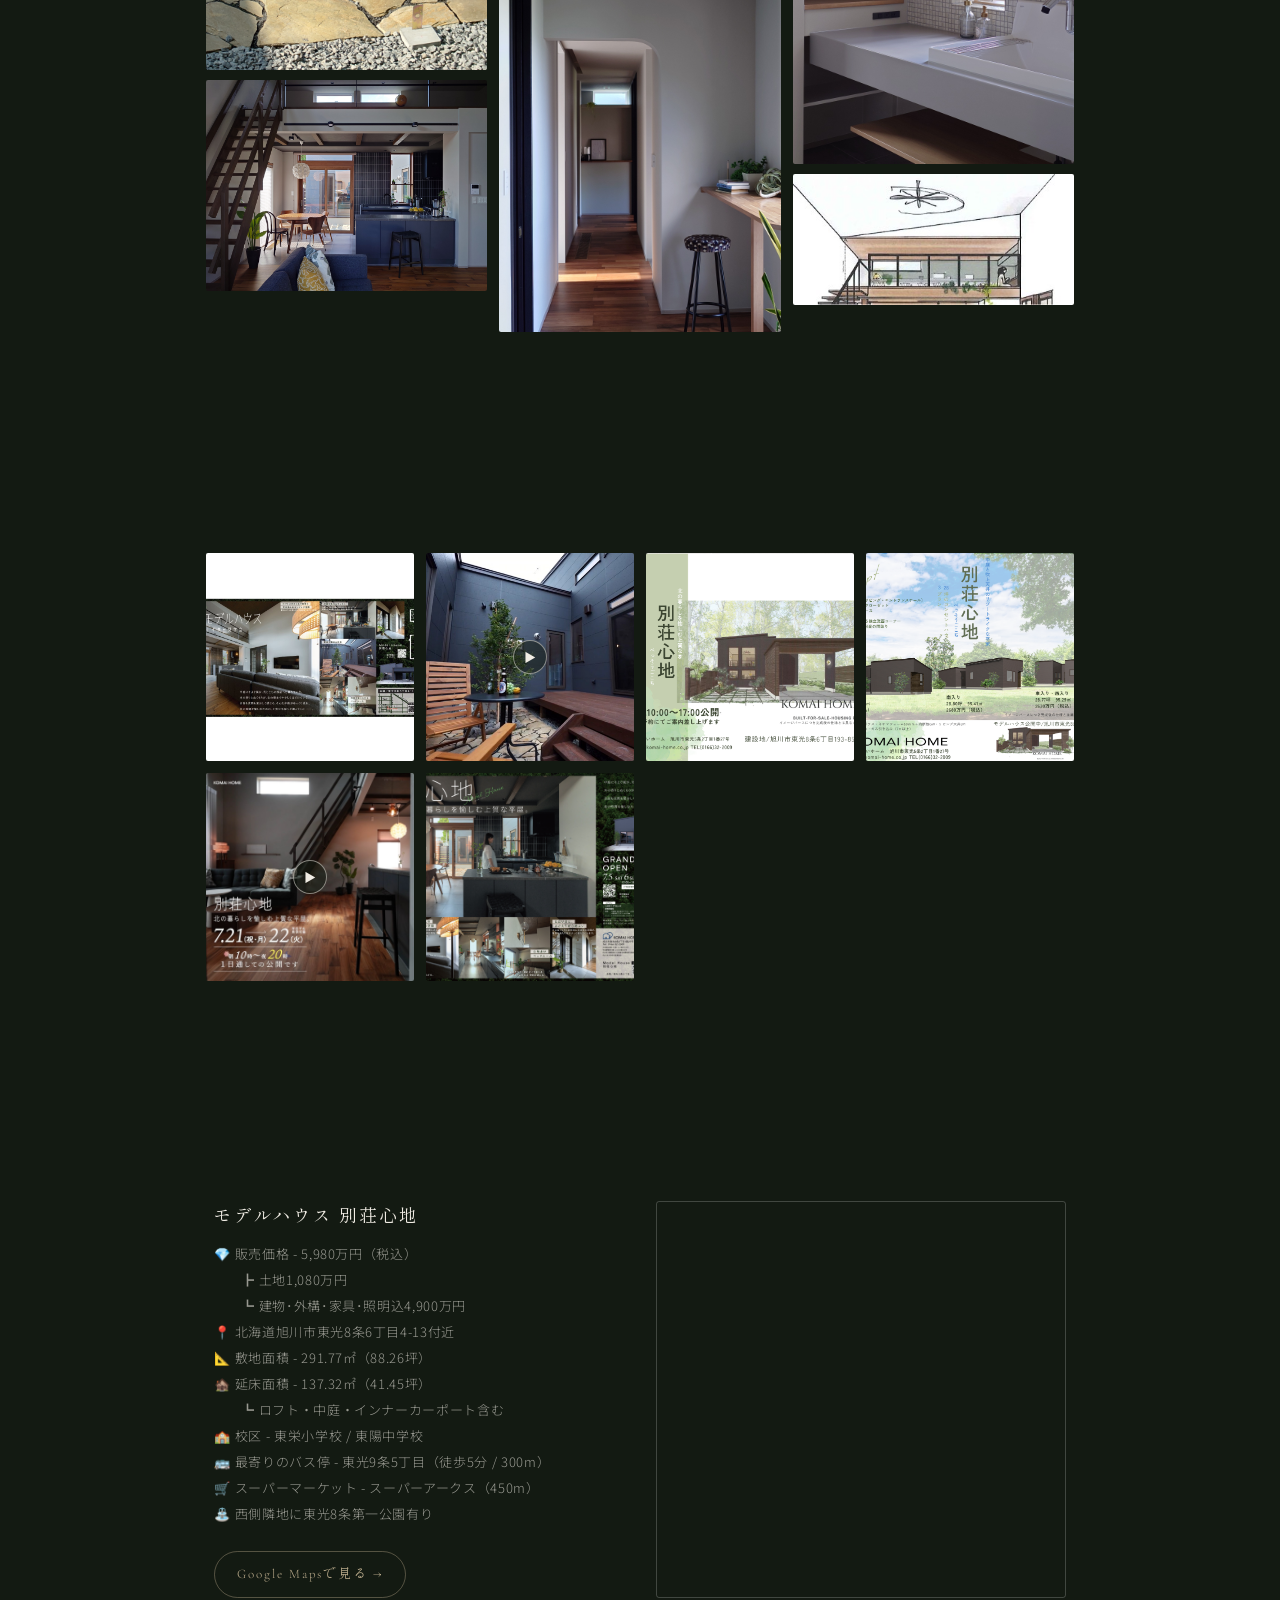
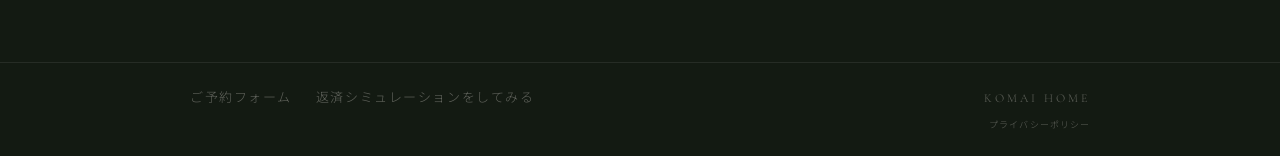
==== commit e386805a: "Update index.html" ====
--- a/index.html
+++ b/index.html
@@ -42,26 +42,19 @@
       中庭にそよぐ風と、木のぬくもりが<br>
       やさしく迎えてくれる家。
     </p>
+    <div class="hero-cta-row">
+      <a class="hero-cta" href="reservation.html">
+        <span class="hero-cta-en">Reservation</span>
+        <span class="hero-cta-ja">ご予約ページ</span>
+      </a>
+      <a class="hero-cta" href="simulator.html">
+        <span class="hero-cta-en">Simulation</span>
+        <span class="hero-cta-ja">返済シミュレーション</span>
+      </a>
+    </div>
     <a class="hero-access-link" href="#access">物件概要はコチラ</a>
   </div>
 </section>
-
-<!-- LINKS -->
-<div class="links-section reveal">
-  <span class="links-eyebrow">Explore</span>
-  <div class="links-grid">
-    <a class="link-card" href="reservation.html">
-      <span class="link-card-en">Reservation</span>
-      <span class="link-card-ja">来場予約</span>
-      <span class="link-card-arrow">→</span>
-    </a>
-    <a class="link-card" href="simulator.html">
-      <span class="link-card-en">Simulation</span>
-      <span class="link-card-ja">返済シミュレーション</span>
-      <span class="link-card-arrow">→</span>
-    </a>
-  </div>
-</div>
 
 <!-- GALLERY -->
 <div class="gallery-section">
@@ -174,7 +167,7 @@
     <div class="access-info">
       <p class="access-name">モデルハウス 別荘心地</p>
       <p class="access-address">
-        <span class="pin">💎</span>販売価格 - 5,980万円（税込）<br>　　┗ 土地1,080万円 / 建物･外構4,900万円<br>
+        <span class="pin">💎</span>販売価格 - 5,980万円（税込）<br>　　┣ 土地1,080万円<br>　　┗ 建物･外構･家具･照明込4,900万円<br>
         <span class="pin">📍</span>北海道旭川市東光8条6丁目4-13付近<br>
         <span class="pin">📐</span>敷地面積 - 291.77㎡（88.26坪）<br>
         <span class="pin">🏚️</span>延床面積 - 137.32㎡（41.45坪）<br>　　┗ ロフト・中庭・インナーカーポート含む<br>
@@ -314,4 +307,4 @@
 }
 </script>
 </body>
-</html>+</html>
--- a/style.css
+++ b/style.css
@@ -511,16 +511,16 @@
 /* ── フッター ── */
 footer {
   border-top: 1px solid var(--border);
-  padding: 1.5rem 0.5rem;
-  margin-top: 4rem;
+  padding: 1.5rem;
+  margin-top: 2rem;
 }
 
 .footer-nav {
-  max-width: 700px;
+  max-width: 900px;
   margin: 0 auto;
   display: flex;
   justify-content: space-between;
-  align-items: flex-start;
+  align-items: baseline;
   flex-wrap: wrap;
   gap: 1.5rem;
 }
@@ -637,7 +637,7 @@
 /* ── EXPLORE リンク ── */
 .links-section {
   padding: 4rem 1.5rem 2rem;
-  max-width: 560px;
+  max-width: 900px;
   margin: 0 auto;
   text-align: center;
 }
@@ -977,7 +977,7 @@
 
 /* ── アクセス情報 ── */
 .access-section {
-  padding: 3rem 1.5rem 4rem;
+  padding: 3rem 1.5rem 2rem;
   max-width: 900px;
   margin: 0 auto;
 }
@@ -1105,7 +1105,7 @@
 
 /* ── MAIN ── */
 .main {
-  max-width: 520px;
+  max-width: 900px;
   margin: 0 auto;
   padding: 3rem 1.5rem 5rem;
 }
@@ -1472,7 +1472,7 @@
 .intro {
   padding: 5rem 1.5rem;
   text-align: center;
-  max-width: 520px;
+  max-width: 900px;
   margin: 0 auto;
   opacity: 0;
   transition: opacity 0.8s ease, transform 0.8s ease;
@@ -1501,7 +1501,7 @@
 
 /* ── FORM SECTION ── */
 .form-section {
-  max-width: 560px;
+  max-width: 900px;
   margin: 0 auto;
   padding: 3rem 1.5rem 2rem;
 }
@@ -1707,7 +1707,7 @@
 /* ── CONFIRM PAGE ── */
 .confirm-wrap {
   display: none;
-  max-width: 560px;
+  max-width: 900px;
   margin: 0 auto;
   padding: 3rem 1.5rem 4rem;
   animation: fadeUp 0.6s ease;
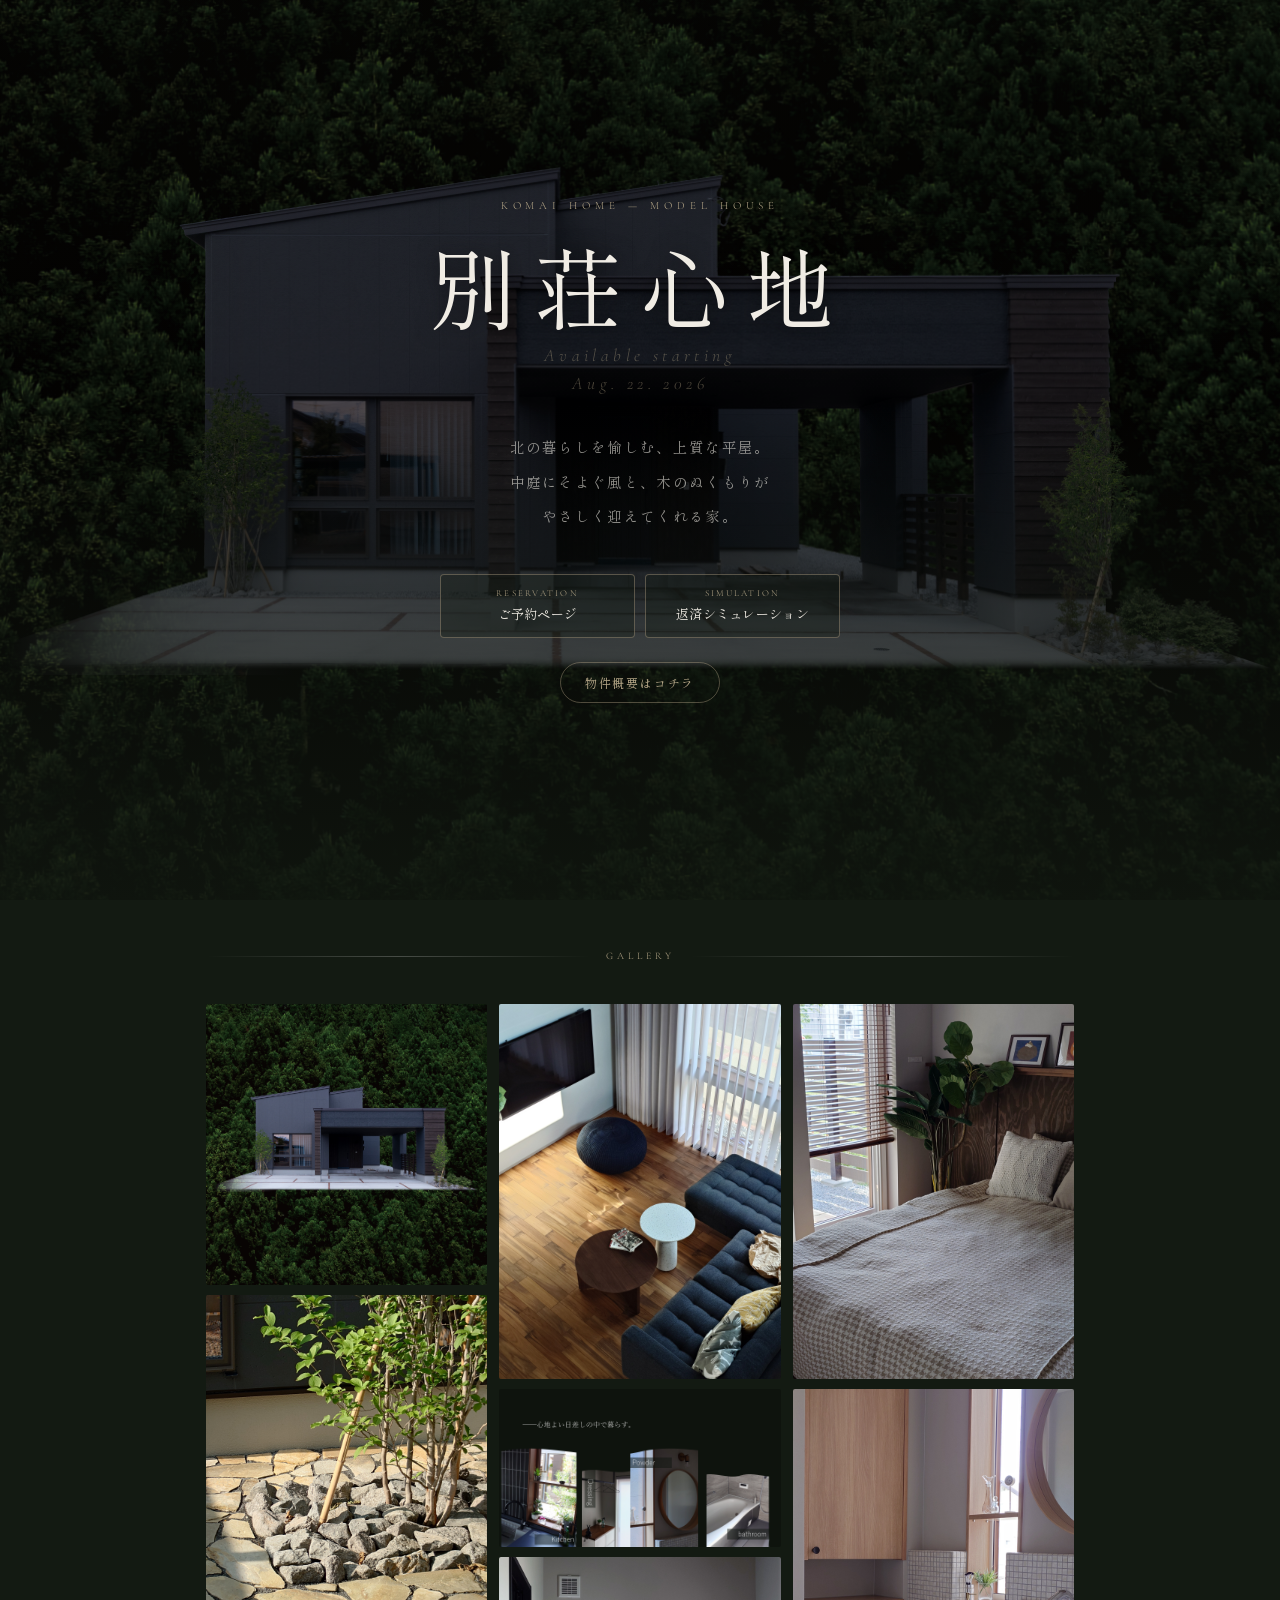
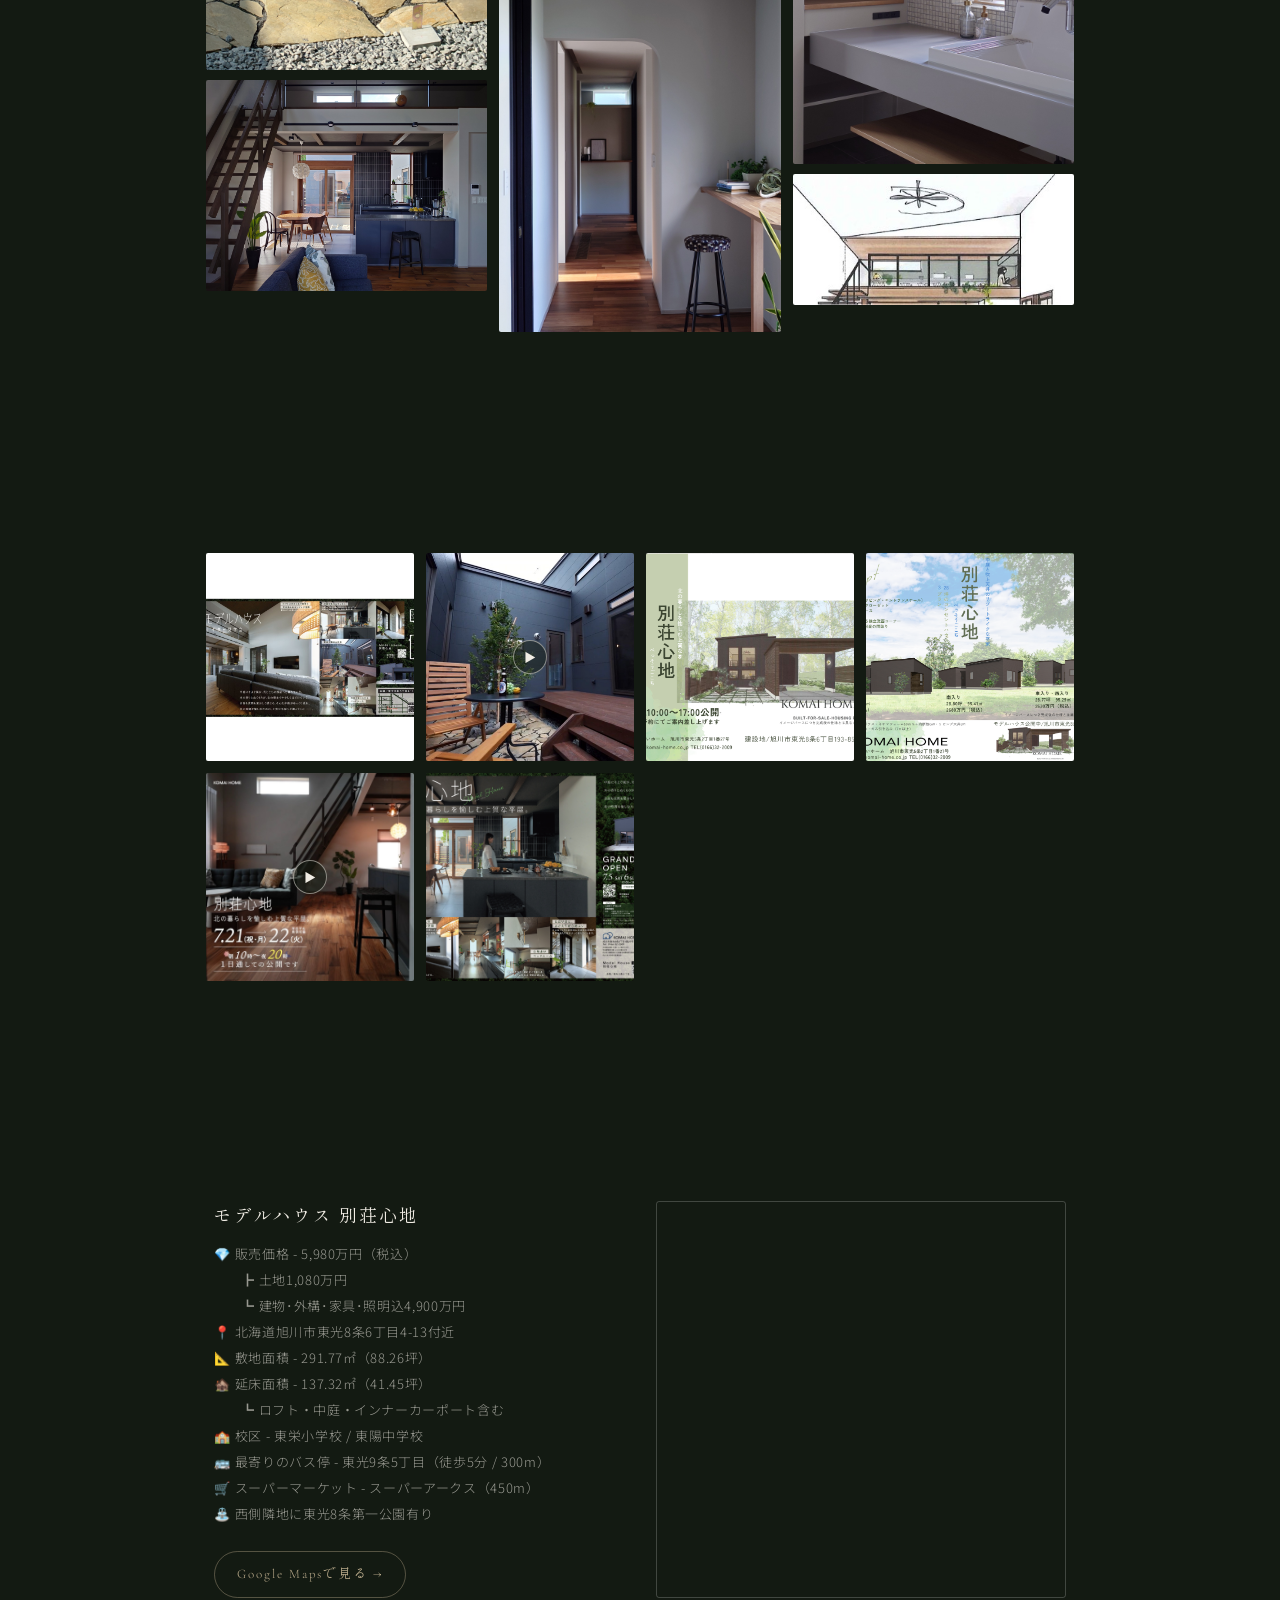
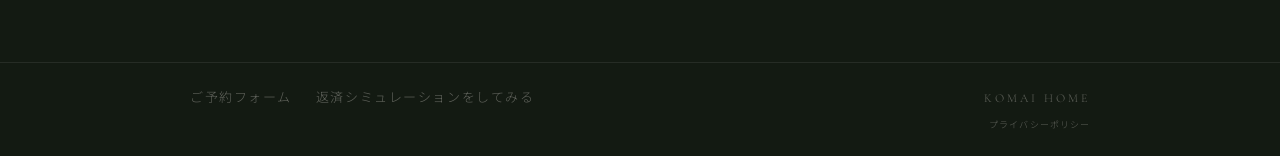
==== commit da3d7d06: "Add files via upload" ====
--- a/index.html
+++ b/index.html
@@ -20,11 +20,11 @@
 <meta name="twitter:title" content="別荘心地 | KOMAI HOME">
 <meta name="twitter:description" content="北の暮らしを愉しむ、上質な平屋。KOMAI HOMEのモデルハウス「別荘心地」。ギャラリー・来場予約・返済シミュレーションはこちらから。">
 <meta name="twitter:image" content="images/common/ogp.png">
-<link rel="icon" type="image/x-icon" href="favicon.ico">
-<link rel="icon" type="image/png" sizes="16x16" href="favicon-16.png">
-<link rel="icon" type="image/png" sizes="32x32" href="favicon-32.png">
-<link rel="apple-touch-icon" sizes="180x180" href="apple-touch-icon.png">
-<link rel="icon" type="image/png" sizes="512x512" href="icon-512.png">
+<link rel="icon" type="image/x-icon" href="images/icon/favicon.ico">
+<link rel="icon" type="image/png" sizes="16x16" href="images/icon/favicon-16.png">
+<link rel="icon" type="image/png" sizes="32x32" href="images/icon/favicon-32.png">
+<link rel="apple-touch-icon" sizes="180x180" href="images/icon/apple-touch-icon.png">
+<link rel="icon" type="image/png" sizes="512x512" href="images/icon/icon-512.png">
 <link rel="stylesheet" href="style.css">
 </head>
 <body>
@@ -307,4 +307,4 @@
 }
 </script>
 </body>
-</html>
+</html>
--- a/style.css
+++ b/style.css
@@ -178,11 +178,56 @@
   line-height: 2.4;
 }
 
+.hero-cta-row {
+  display: flex;
+  justify-content: center;
+  gap: 10px;
+  margin-top: 2.5rem;
+  flex-wrap: wrap;
+}
+
+.hero-cta {
+  display: flex;
+  flex-direction: column;
+  align-items: center;
+  justify-content: center;
+  gap: 3px;
+  padding: 12px 10px;
+  border: 1px solid var(--accent-dim);
+  border-radius: 4px;
+  background: rgba(19, 26, 18, 0.35);
+  text-decoration: none;
+  transition: background 0.3s, border-color 0.3s;
+  width: 195px;
+  text-align: center;
+}
+
+.hero-cta:hover {
+  background: var(--accent-light);
+  border-color: var(--accent);
+}
+
+.hero-cta-en {
+  font-family: 'Cormorant Garamond', serif;
+  font-size: 9px;
+  letter-spacing: 0.25em;
+  color: var(--accent);
+  text-transform: uppercase;
+}
+
+.hero-cta-ja {
+  font-family: 'Shippori Mincho', serif;
+  font-size: 13px;
+  letter-spacing: 0.02em;
+  color: var(--text);
+  white-space: nowrap;
+}
+
 .hero-access-link {
   display: inline-flex;
   align-items: center;
   gap: 6px;
-  margin-top: 6rem;
+  margin-top: 1.5rem;
   padding: 10px 24px;
   border: 1px solid var(--accent-dim);
   border-radius: 50px;
@@ -634,98 +679,6 @@
    2. ページ固有スタイル：ポータル（bessou-gokochi.html）
    ================================================ */
 
-/* ── EXPLORE リンク ── */
-.links-section {
-  padding: 4rem 1.5rem 2rem;
-  max-width: 900px;
-  margin: 0 auto;
-  text-align: center;
-}
-
-.links-eyebrow {
-  font-family: 'Cormorant Garamond', serif;
-  font-size: 10px;
-  letter-spacing: 0.4em;
-  color: var(--accent);
-  text-transform: uppercase;
-  margin-bottom: 2rem;
-  display: block;
-}
-
-.links-grid {
-  display: grid;
-  grid-template-columns: 1fr 1fr;
-  gap: 14px;
-}
-
-.link-card {
-  display: block;
-  padding: 1.8rem 1rem;
-  border: 1px solid var(--border-hover);
-  border-radius: var(--radius);
-  text-decoration: none;
-  position: relative;
-  overflow: hidden;
-  transition: border-color 0.3s;
-  background: var(--surface);
-}
-
-.link-card::before {
-  content: '';
-  position: absolute;
-  inset: 0;
-  background: var(--accent-light);
-  opacity: 0;
-  transition: opacity 0.3s;
-}
-
-.link-card:hover {
-  border-color: var(--accent-dim);
-}
-
-.link-card:hover::before {
-  opacity: 1;
-}
-
-.link-card-en {
-  font-family: 'Cormorant Garamond', serif;
-  font-size: 9px;
-  letter-spacing: 0.3em;
-  color: var(--accent);
-  text-transform: uppercase;
-  display: block;
-  margin-bottom: 8px;
-  position: relative;
-  z-index: 1;
-}
-
-.link-card-ja {
-  font-family: 'Shippori Mincho', serif;
-  font-size: 1rem;
-  font-weight: 400;
-  letter-spacing: 0.1em;
-  color: var(--text);
-  display: block;
-  position: relative;
-  z-index: 1;
-}
-
-.link-card-arrow {
-  display: block;
-  font-family: 'Cormorant Garamond', serif;
-  font-size: 18px;
-  color: var(--accent-dim);
-  margin-top: 12px;
-  position: relative;
-  z-index: 1;
-  transition: transform 0.3s, color 0.3s;
-}
-
-.link-card:hover .link-card-arrow {
-  transform: translateX(4px);
-  color: var(--accent);
-}
-
 /* ── ギャラリー ── */
 .gallery-section {
   padding: 3rem 1rem 4rem;
@@ -1807,4 +1760,4 @@
   .cal-day {
     font-size: 11px;
   }
-}+}
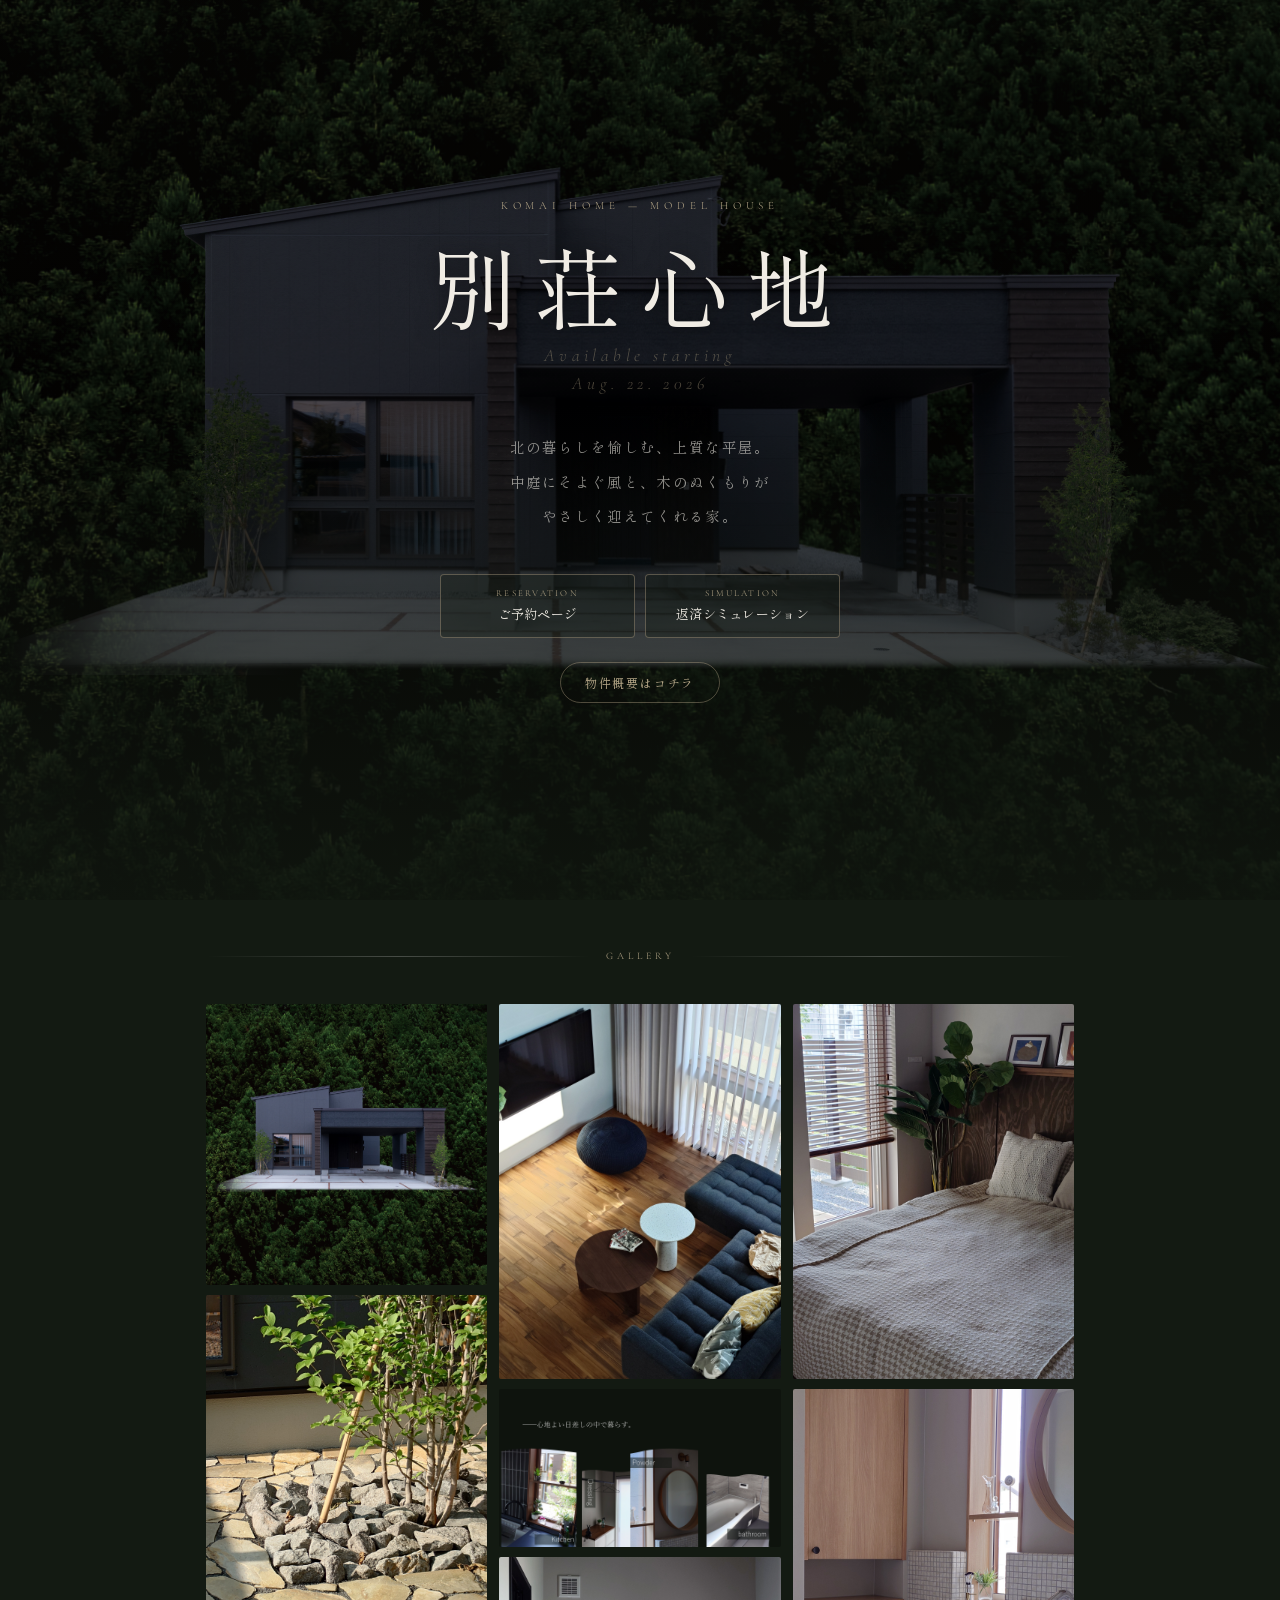
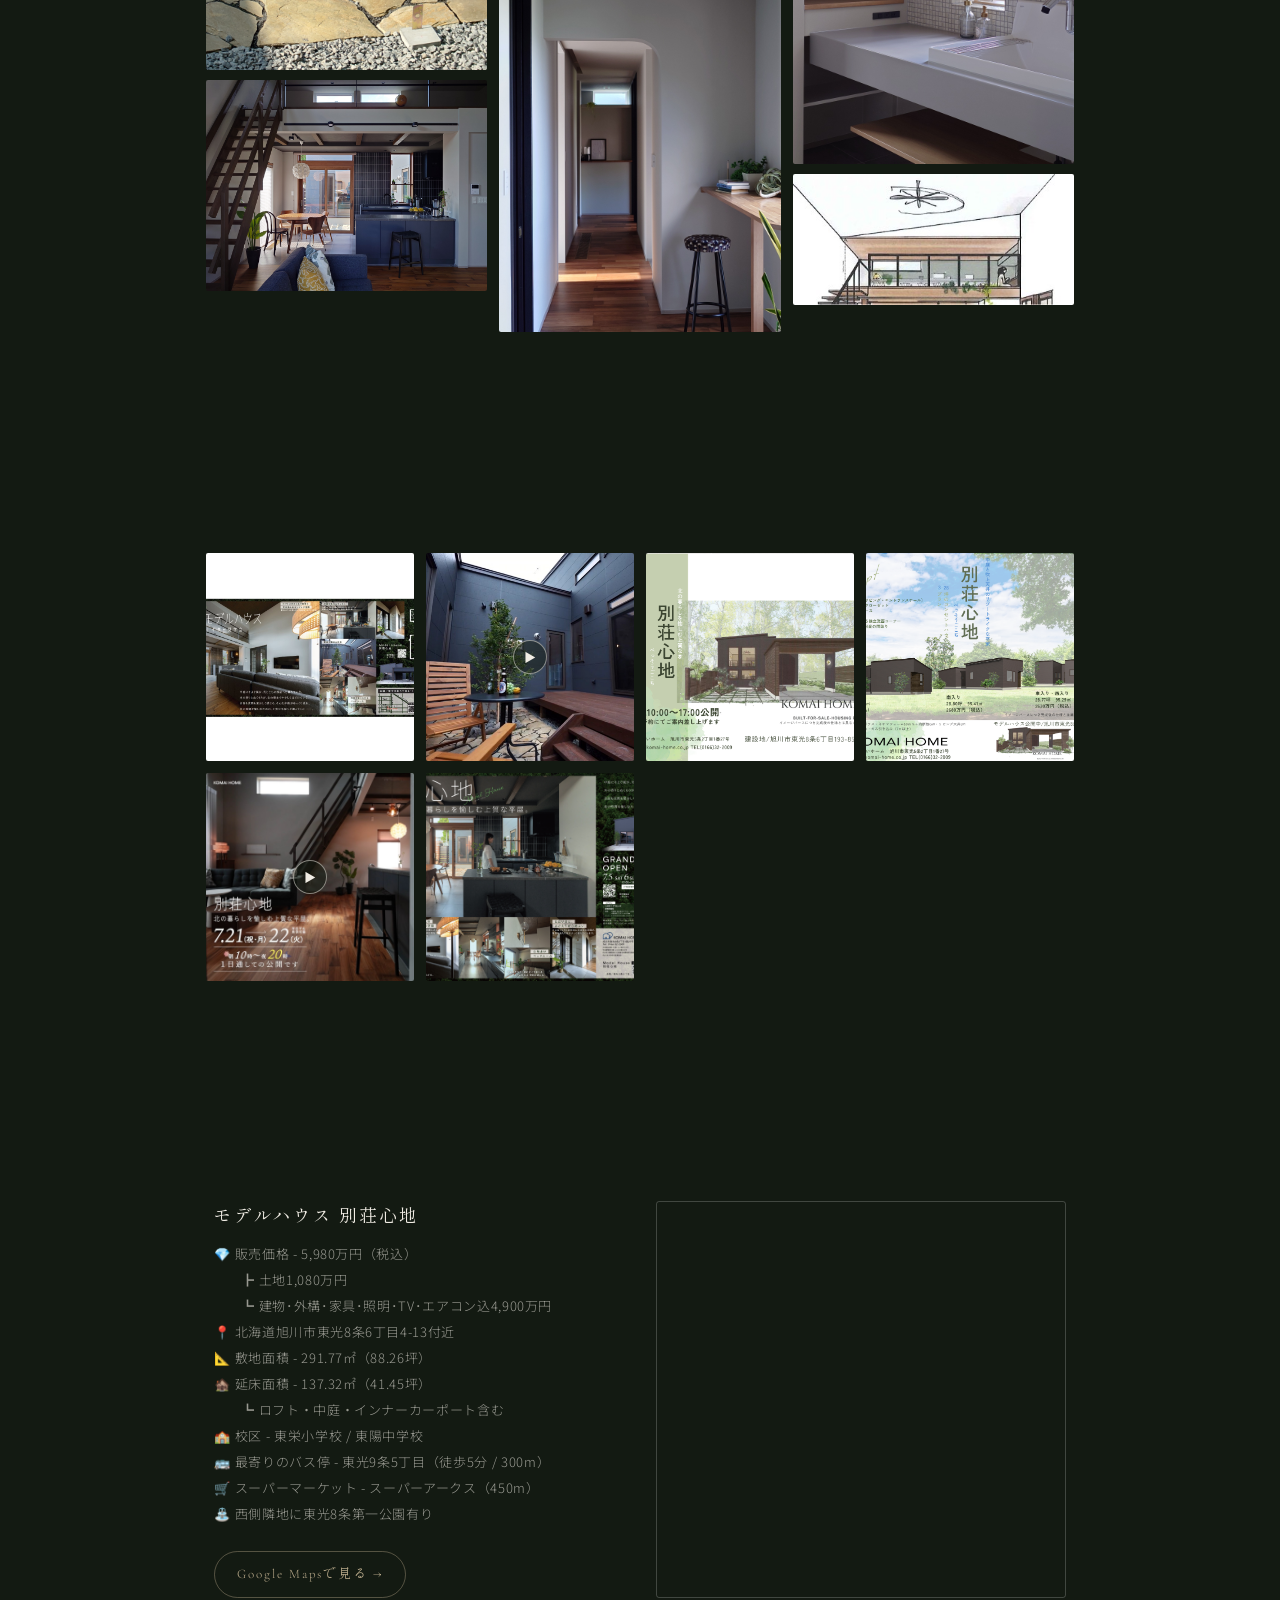
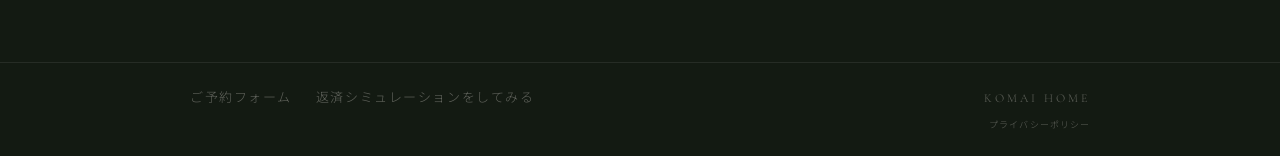
==== commit c7834d66: "Update index.html" ====
--- a/index.html
+++ b/index.html
@@ -167,7 +167,7 @@
     <div class="access-info">
       <p class="access-name">モデルハウス 別荘心地</p>
       <p class="access-address">
-        <span class="pin">💎</span>販売価格 - 5,980万円（税込）<br>　　┣ 土地1,080万円<br>　　┗ 建物･外構･家具･照明込4,900万円<br>
+        <span class="pin">💎</span>販売価格 - 5,980万円（税込）<br>　　┣ 土地1,080万円<br>　　┗ 建物･外構･家具･照明･TV･エアコン込4,900万円<br>
         <span class="pin">📍</span>北海道旭川市東光8条6丁目4-13付近<br>
         <span class="pin">📐</span>敷地面積 - 291.77㎡（88.26坪）<br>
         <span class="pin">🏚️</span>延床面積 - 137.32㎡（41.45坪）<br>　　┗ ロフト・中庭・インナーカーポート含む<br>
@@ -307,4 +307,4 @@
 }
 </script>
 </body>
-</html>+</html>
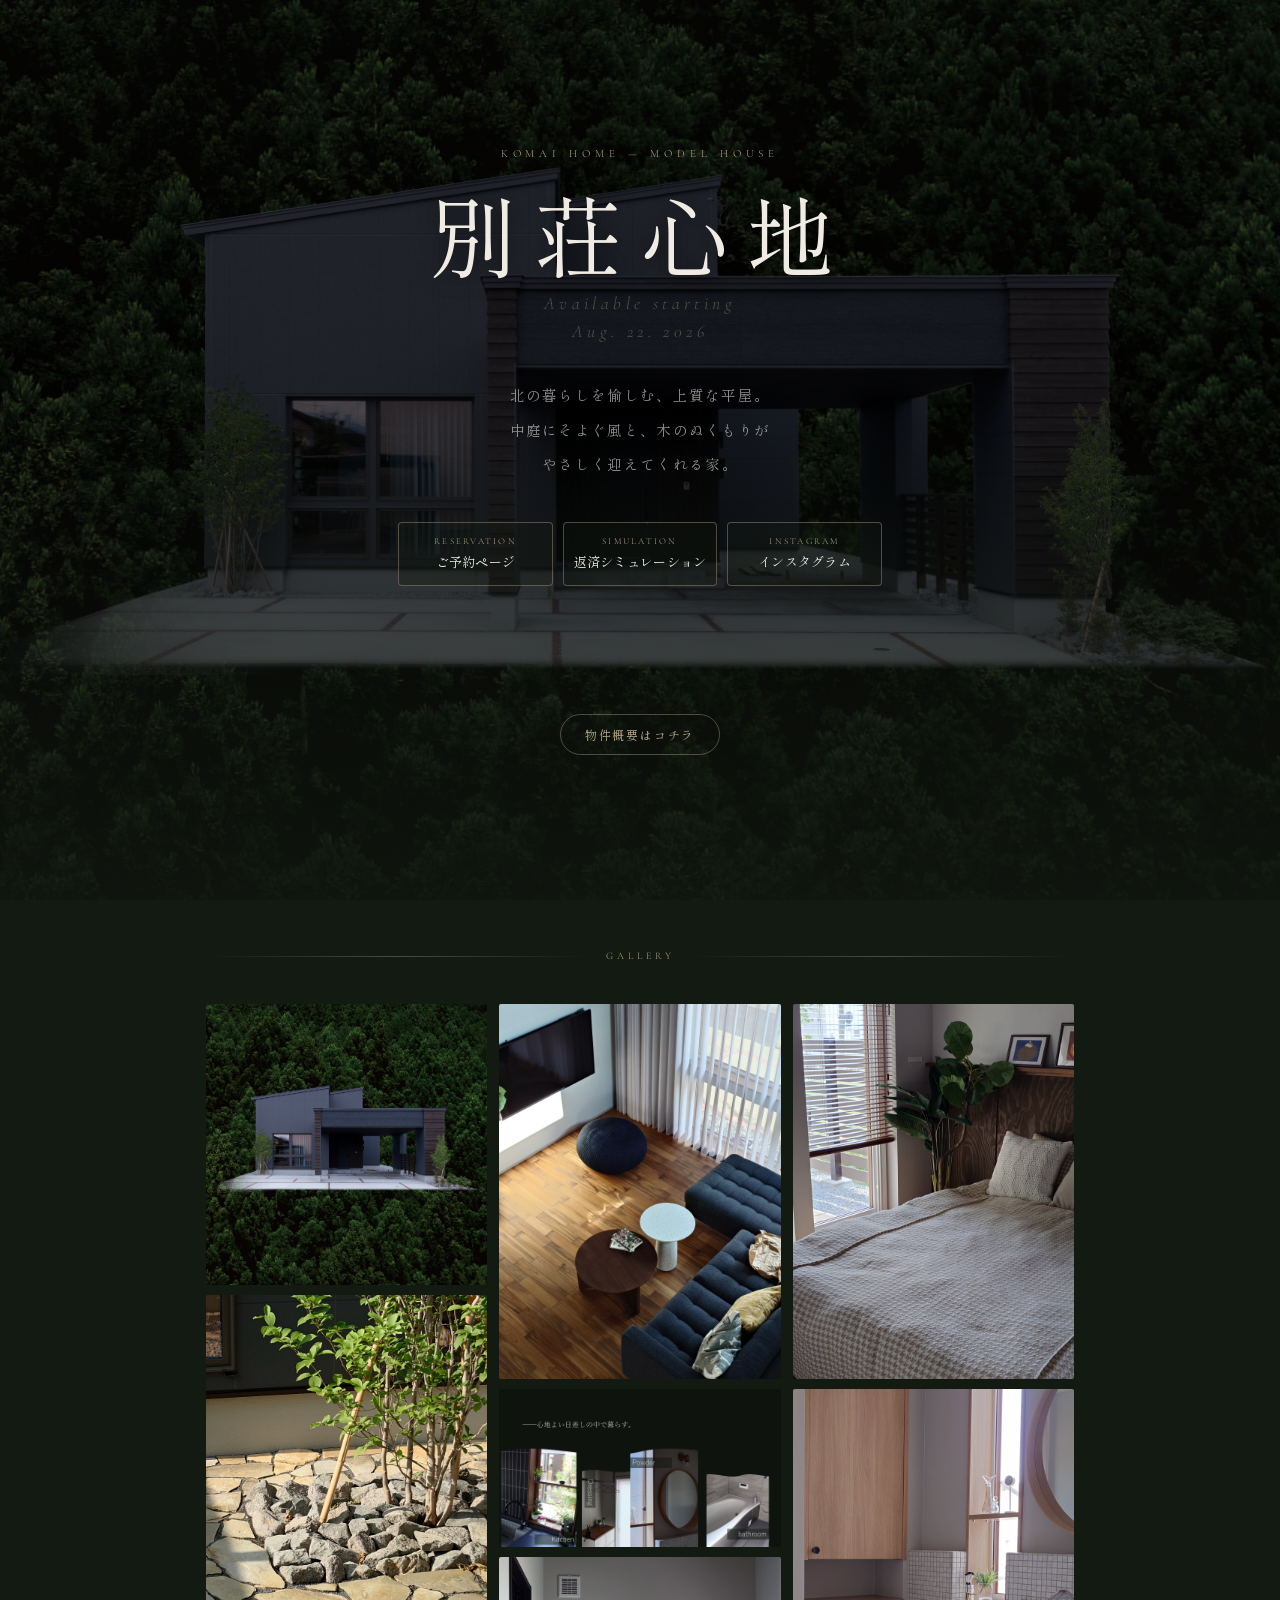
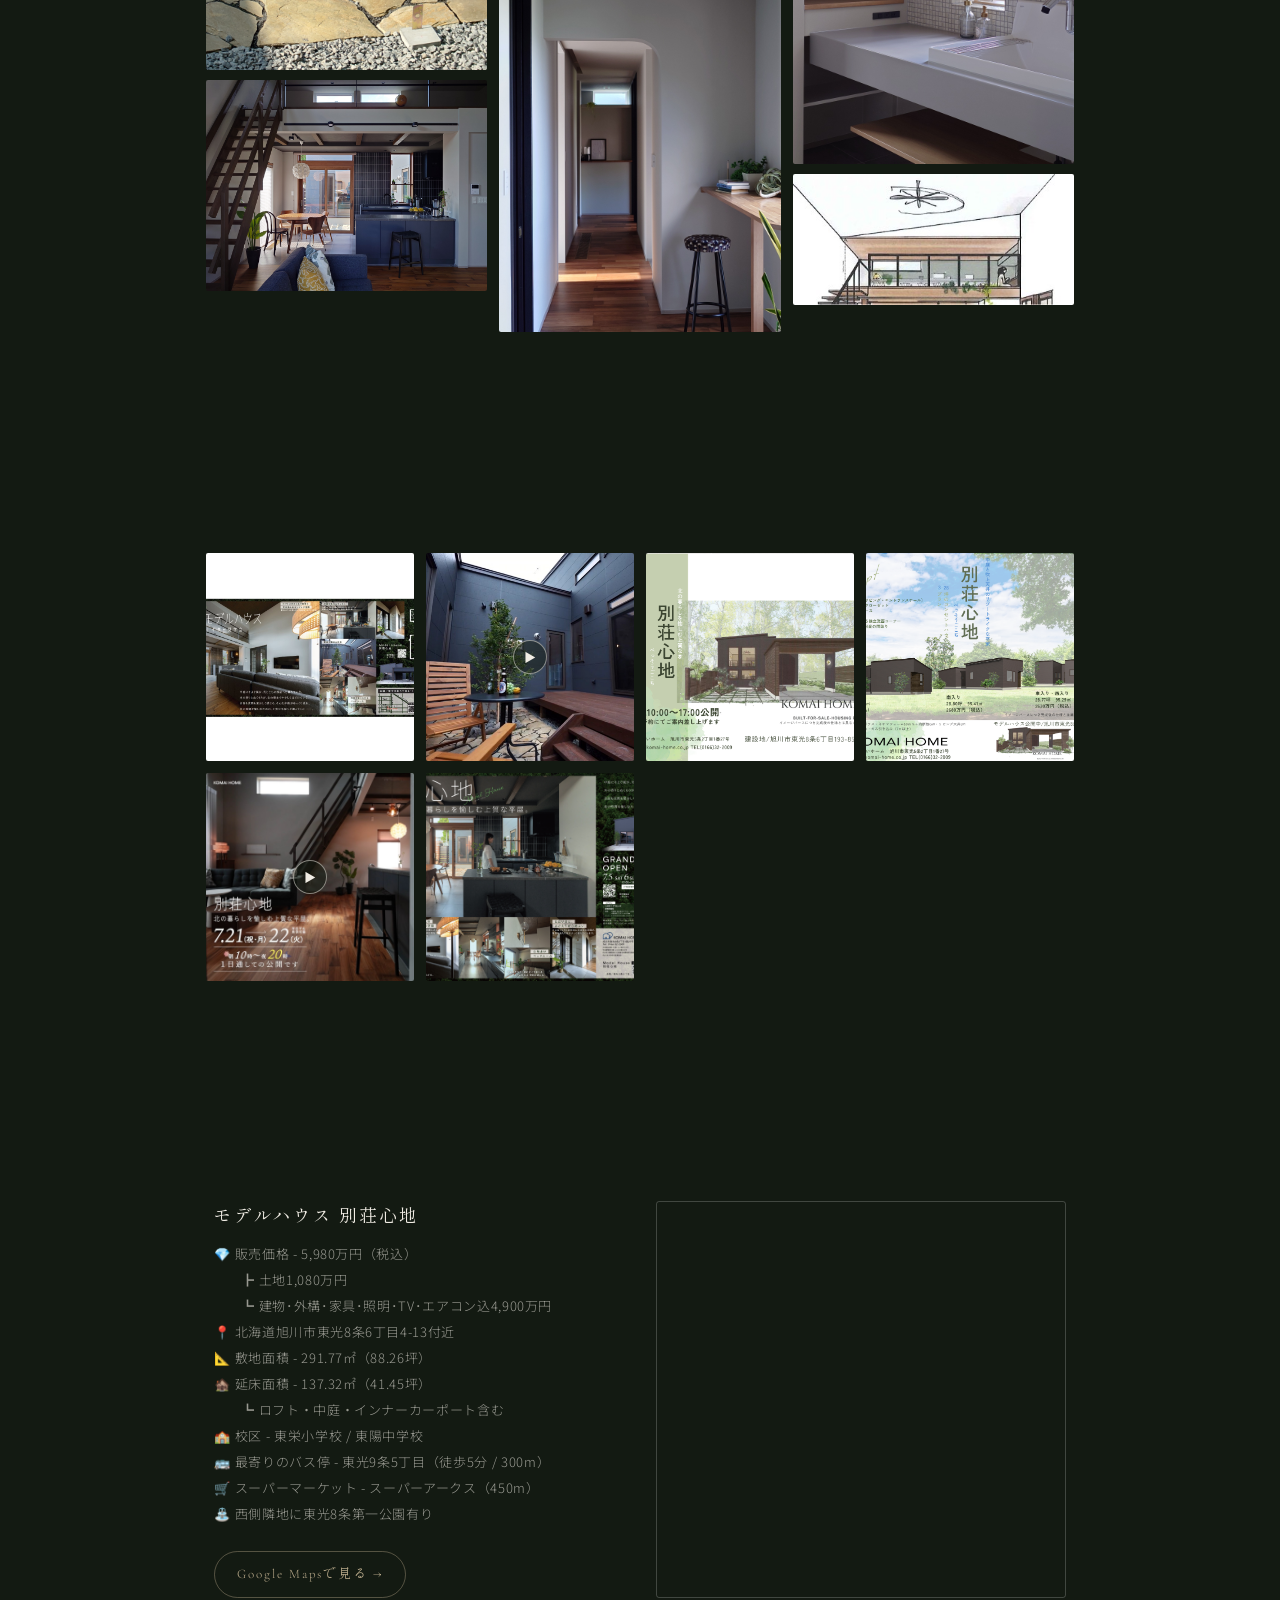
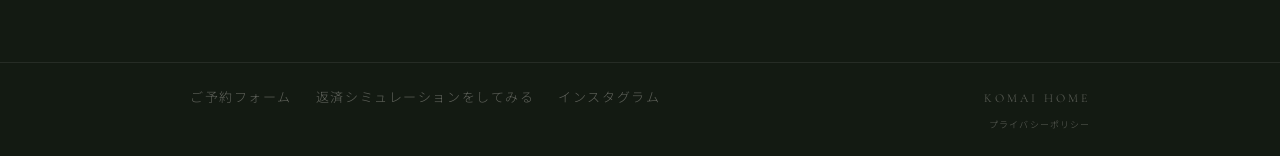
==== commit c3b01cf1: "Add files via upload" ====
--- a/index.html
+++ b/index.html
@@ -51,8 +51,14 @@
         <span class="hero-cta-en">Simulation</span>
         <span class="hero-cta-ja">返済シミュレーション</span>
       </a>
-    </div>
-    <a class="hero-access-link" href="#access">物件概要はコチラ</a>
+      <a class="hero-cta" href="https://www.instagram.com/bessou-gokochi/" target="_blank" rel="noopener">
+        <span class="hero-cta-en">Instagram</span>
+        <span class="hero-cta-ja">インスタグラム</span>
+      </a>
+    </div>
+    <div class="hero-links-row">
+      <a class="hero-access-link" href="#access">物件概要はコチラ</a>
+    </div>
   </div>
 </section>
 
@@ -197,6 +203,7 @@
     <div class="footer-nav-left">
       <a href="reservation.html" class="footer-link-large">ご予約フォーム</a>
       <a href="simulator.html" class="footer-link-large">返済シミュレーションをしてみる</a>
+      <a href="https://www.instagram.com/bessou-gokochi/" target="_blank" rel="noopener" class="footer-link-large">インスタグラム</a>
     </div>
     <div class="footer-nav-right">
       <a href="https://komai-home.co.jp" target="_blank" rel="noopener">KOMAI HOME</a>
@@ -307,4 +314,4 @@
 }
 </script>
 </body>
-</html>
+</html>
--- a/style.css
+++ b/style.css
@@ -179,11 +179,19 @@
 }
 
 .hero-cta-row {
-  display: flex;
-  justify-content: center;
+  display: grid;
+  grid-template-columns: 1fr;
   gap: 10px;
   margin-top: 2.5rem;
-  flex-wrap: wrap;
+  max-width: 620px;
+  margin-left: auto;
+  margin-right: auto;
+}
+
+@media (min-width: 640px) {
+  .hero-cta-row {
+    grid-template-columns: repeat(3, 1fr);
+  }
 }
 
 .hero-cta {
@@ -198,7 +206,6 @@
   background: rgba(19, 26, 18, 0.35);
   text-decoration: none;
   transition: background 0.3s, border-color 0.3s;
-  width: 195px;
   text-align: center;
 }
 
@@ -223,11 +230,18 @@
   white-space: nowrap;
 }
 
+.hero-links-row {
+  display: flex;
+  flex-direction: column;
+  align-items: center;
+  gap: 12px;
+  margin-top: 8rem;
+}
+
 .hero-access-link {
   display: inline-flex;
   align-items: center;
   gap: 6px;
-  margin-top: 1.5rem;
   padding: 10px 24px;
   border: 1px solid var(--accent-dim);
   border-radius: 50px;
@@ -1760,4 +1774,4 @@
   .cal-day {
     font-size: 11px;
   }
-}
+}
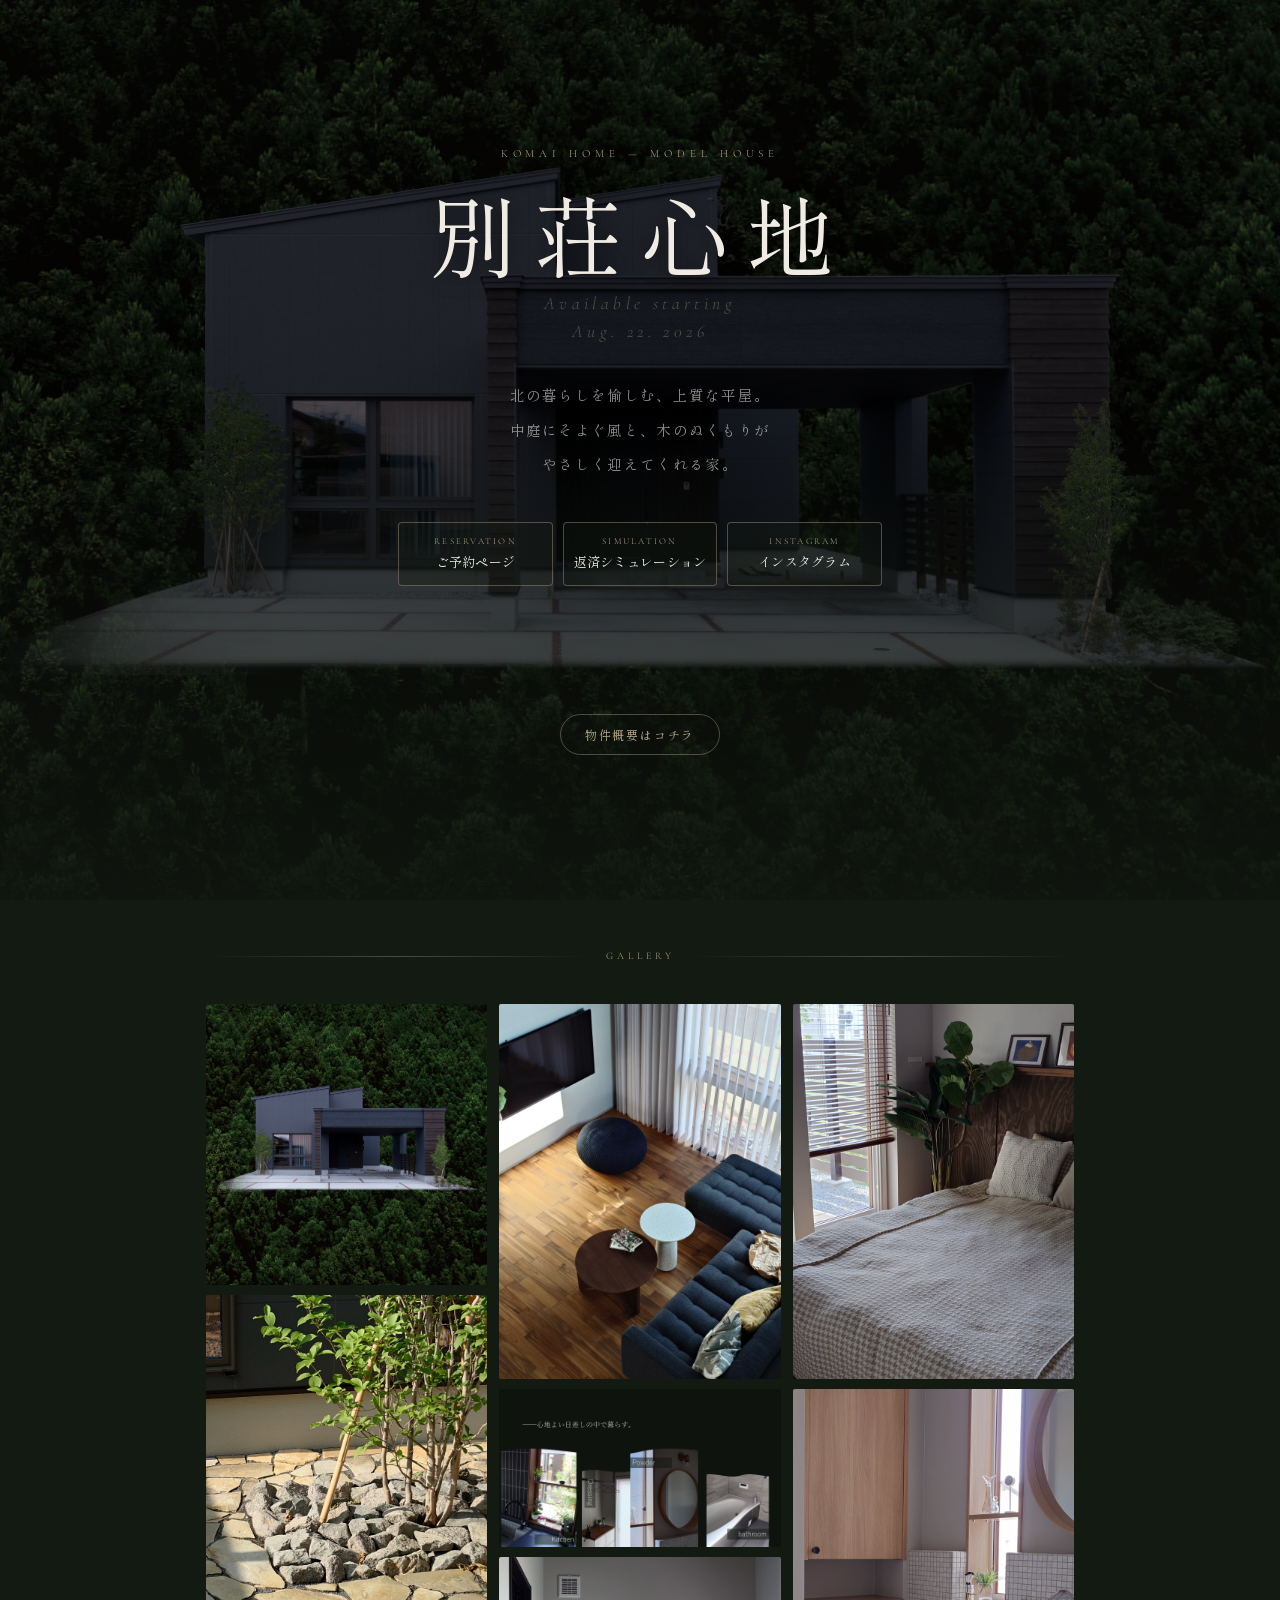
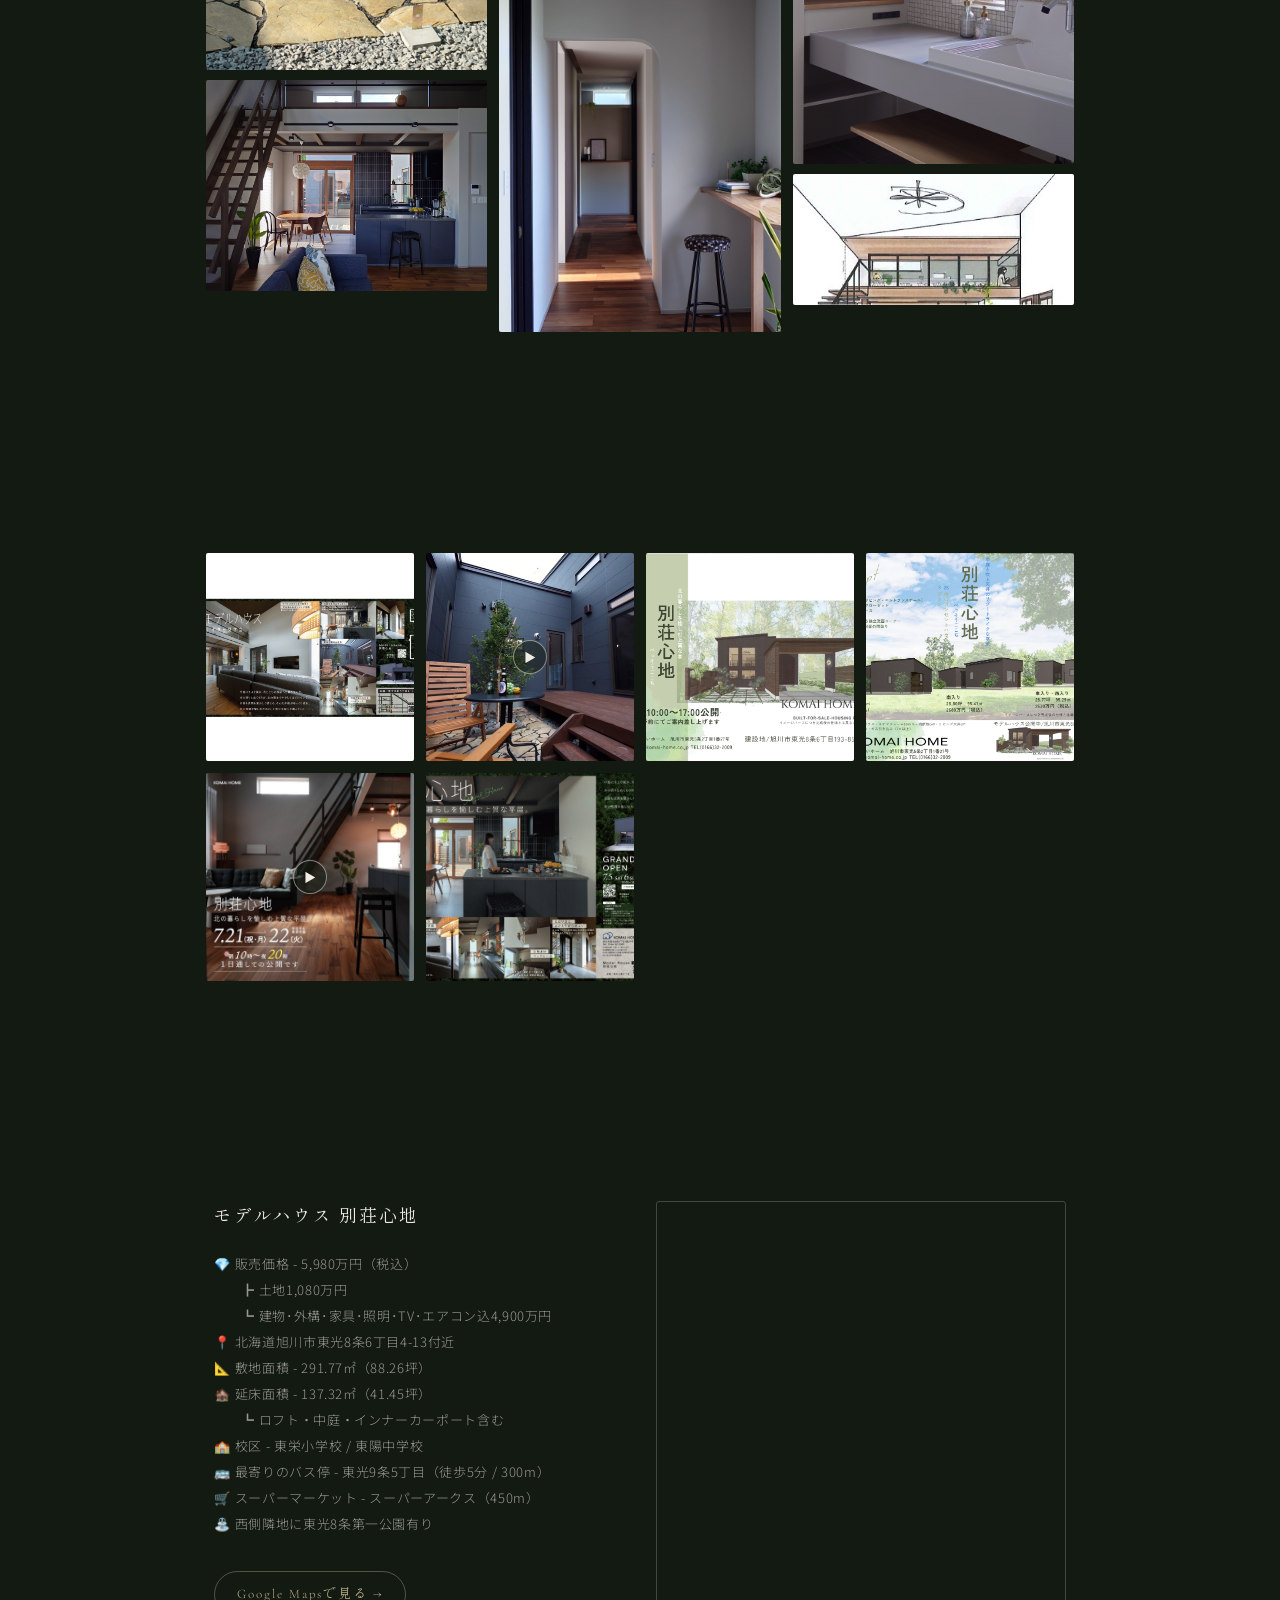
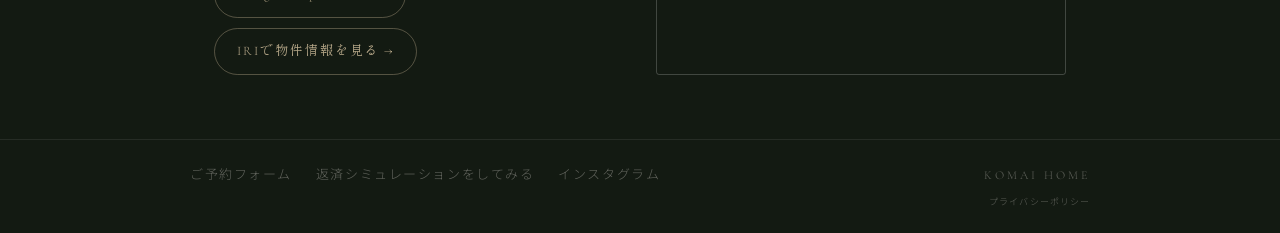
==== commit 74ccd94e: "Add files via upload" ====
--- a/index.html
+++ b/index.html
@@ -51,7 +51,7 @@
         <span class="hero-cta-en">Simulation</span>
         <span class="hero-cta-ja">返済シミュレーション</span>
       </a>
-      <a class="hero-cta" href="https://www.instagram.com/bessou-gokochi/" target="_blank" rel="noopener">
+      <a class="hero-cta" href="https://www.instagram.com/bessou_gokochi/" target="_blank" rel="noopener">
         <span class="hero-cta-en">Instagram</span>
         <span class="hero-cta-ja">インスタグラム</span>
       </a>
@@ -185,6 +185,9 @@
       <a class="access-link" href="https://maps.app.goo.gl/RcNQ3mNJ57sRcptt8" target="_blank" rel="noopener">
         Google Mapsで見る →
       </a>
+      <a class="access-link" href="https://www.iri.ne.jp/property/detail.php/b/100366882" target="_blank" rel="noopener">
+        IRIで物件情報を見る →
+      </a>
     </div>
     <div class="access-map">
       <iframe
--- a/style.css
+++ b/style.css
@@ -967,6 +967,7 @@
   display: flex;
   flex-direction: column;
   justify-content: flex-start;
+  gap: 10px;
 }
 
 .access-name {
